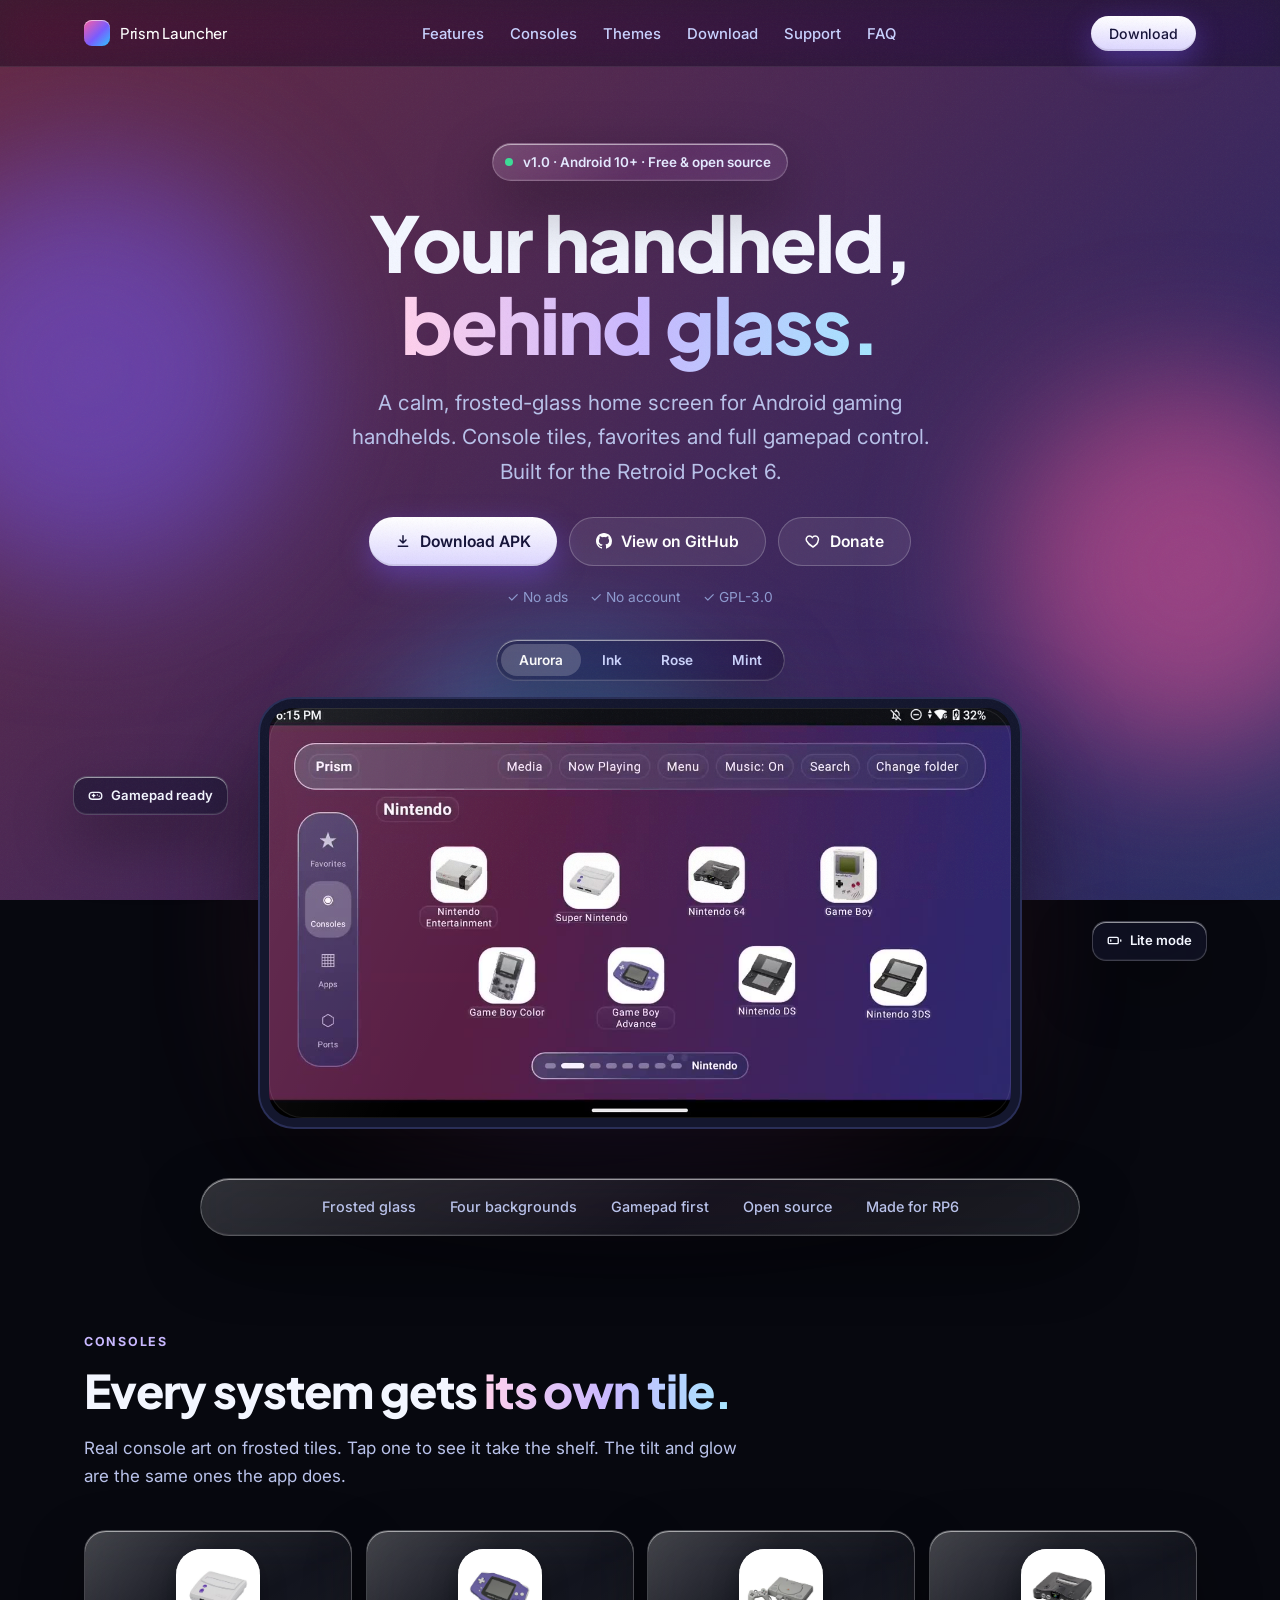
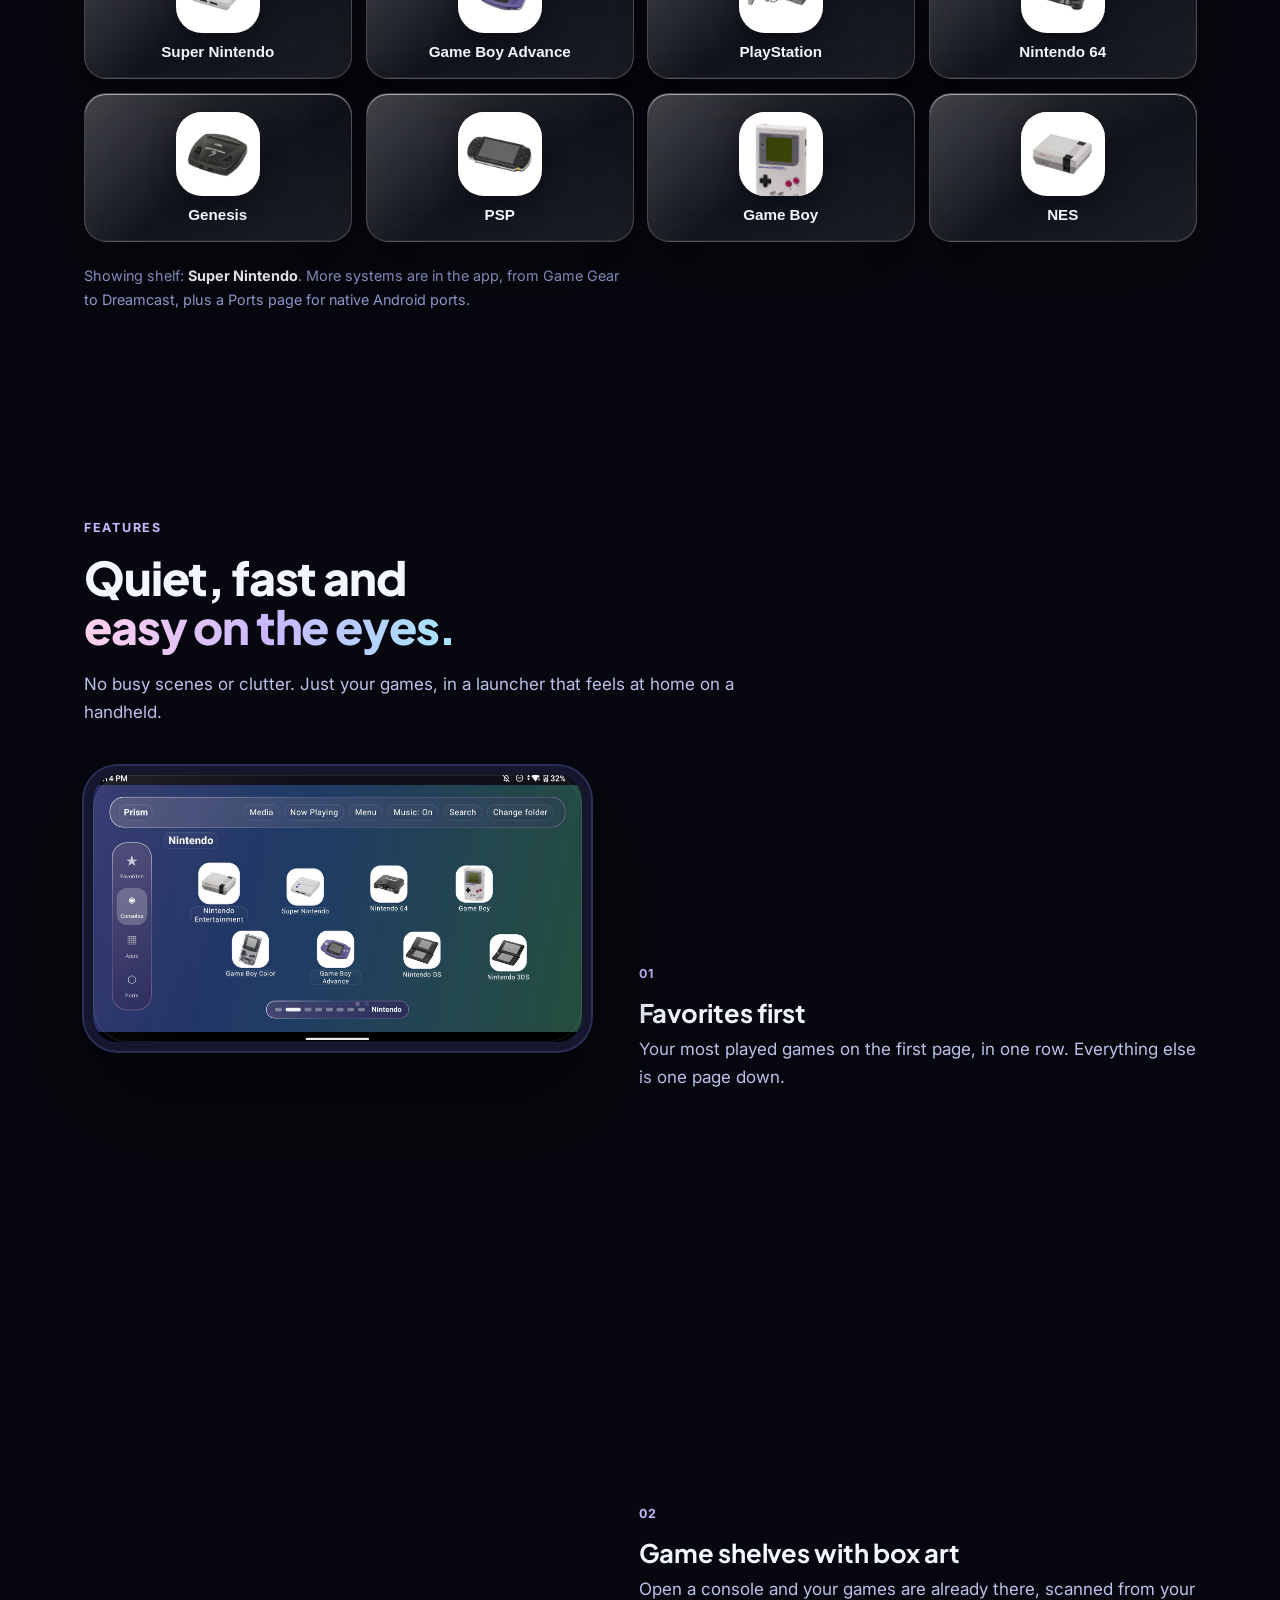
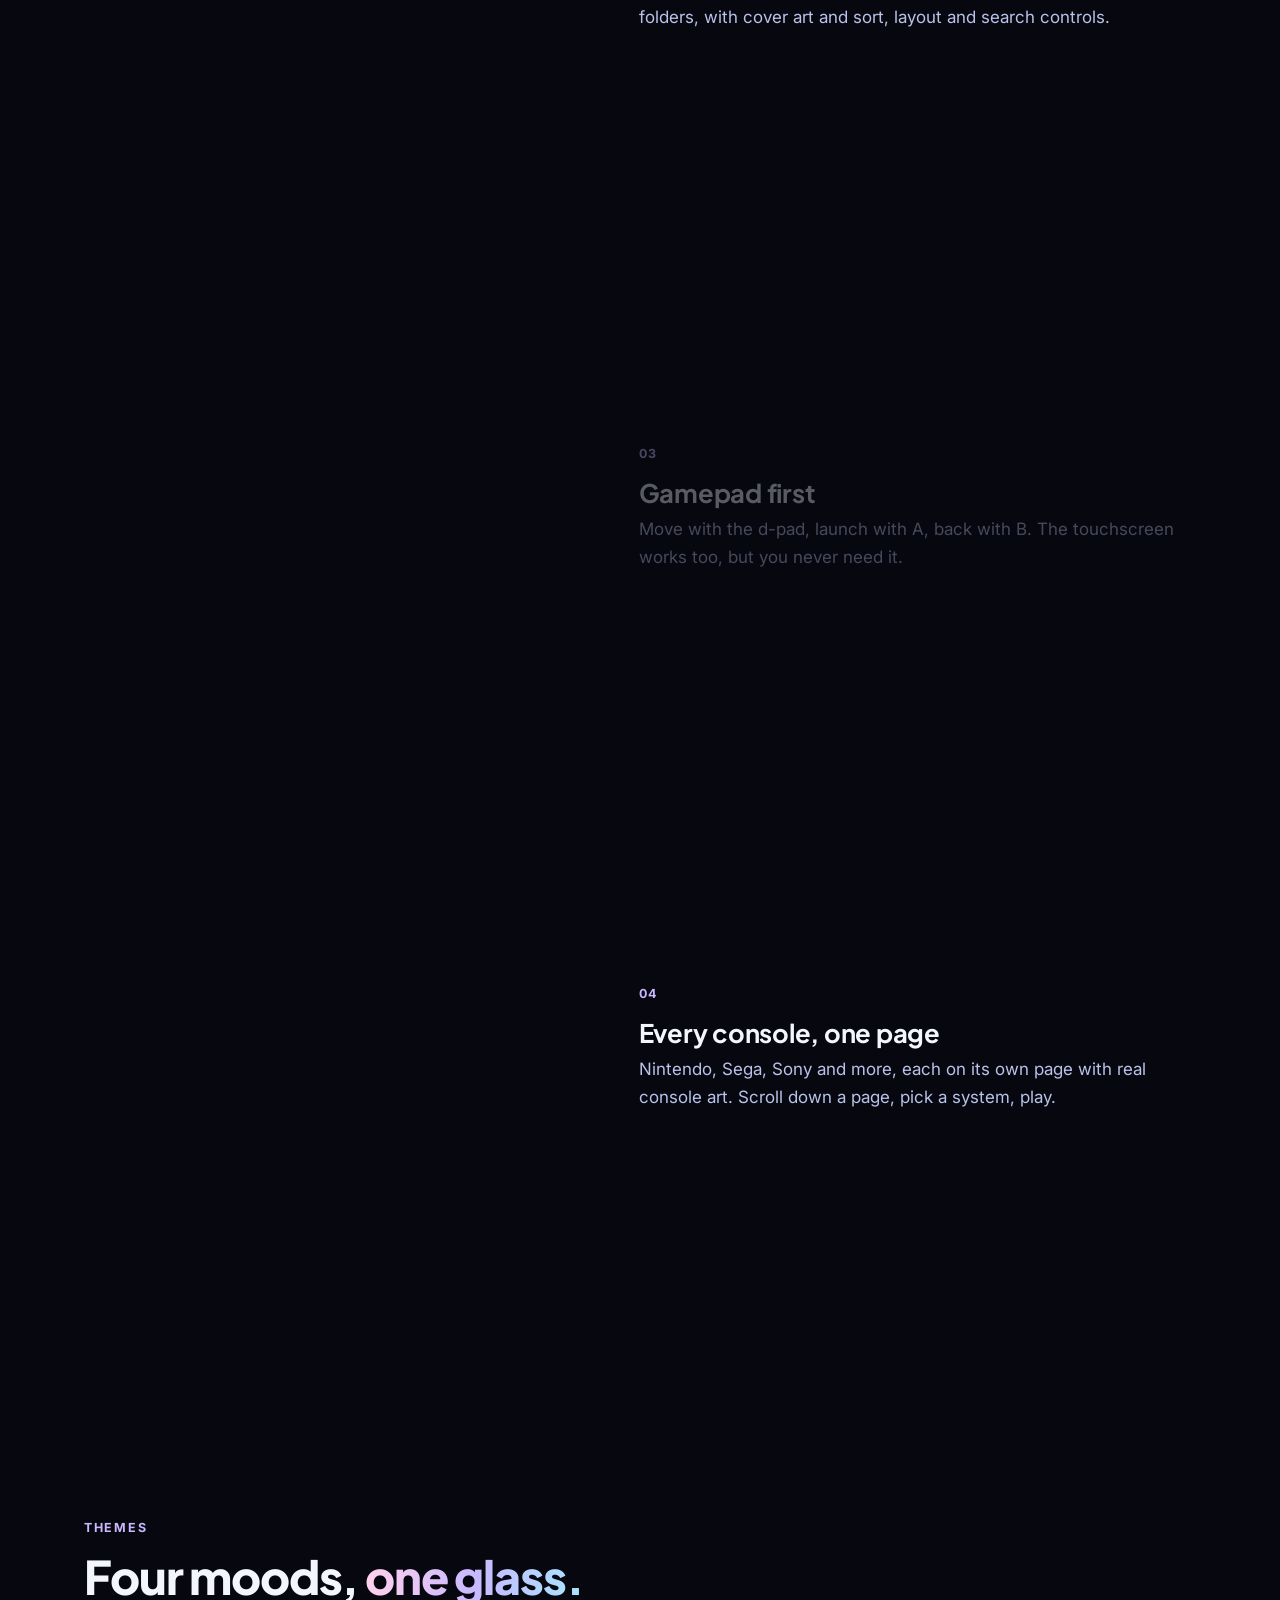
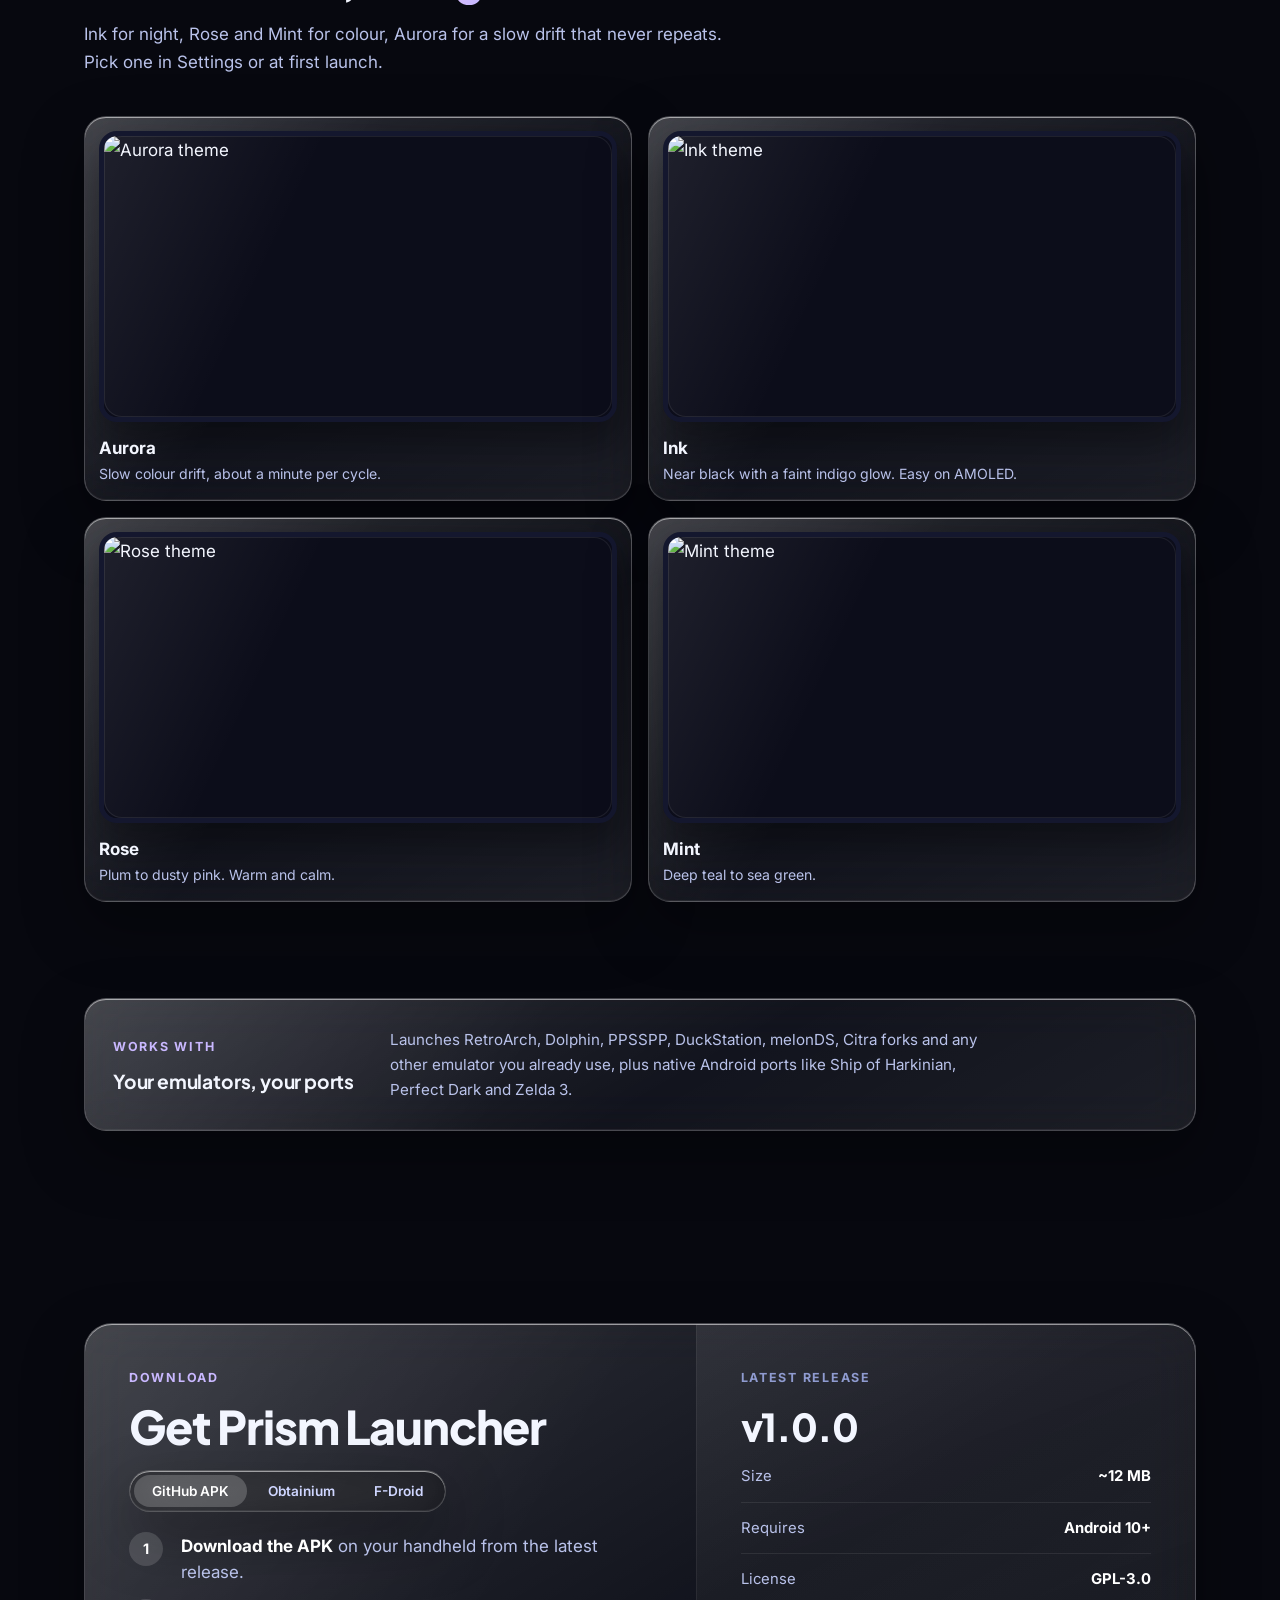
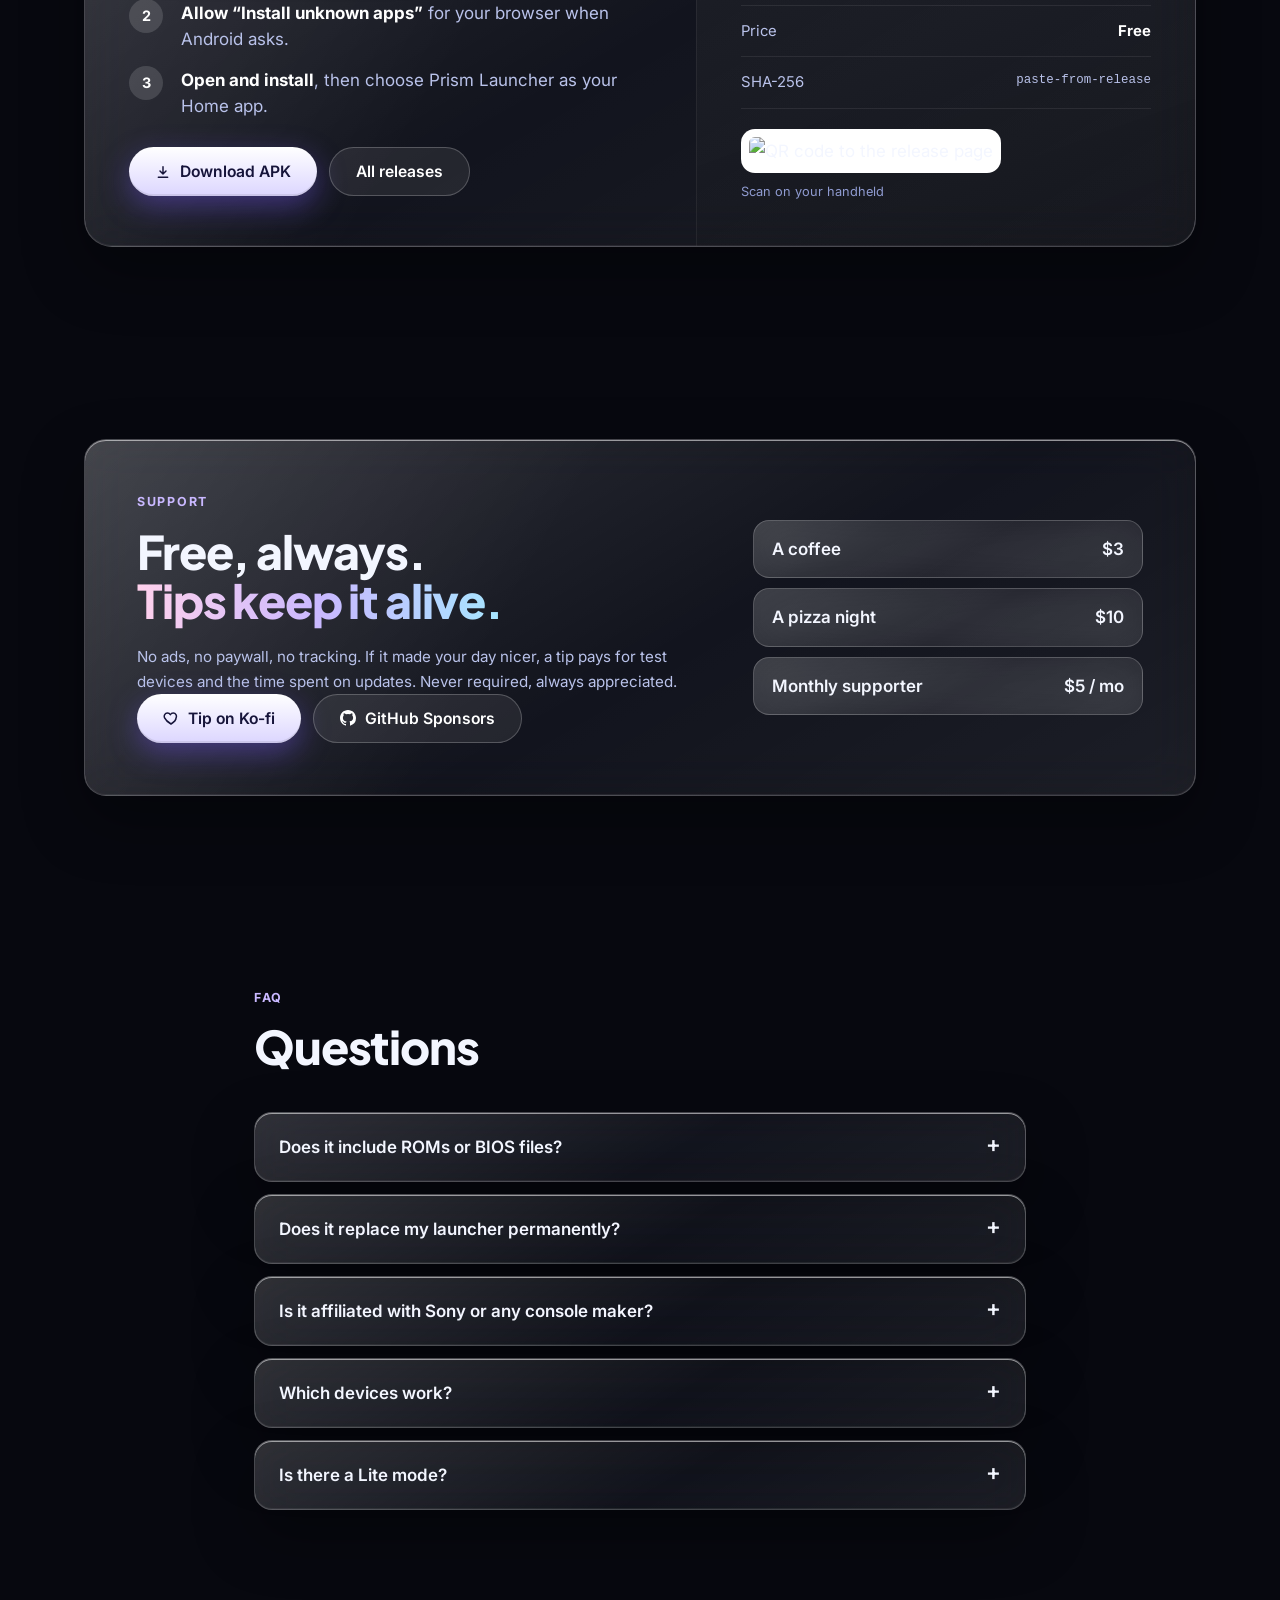
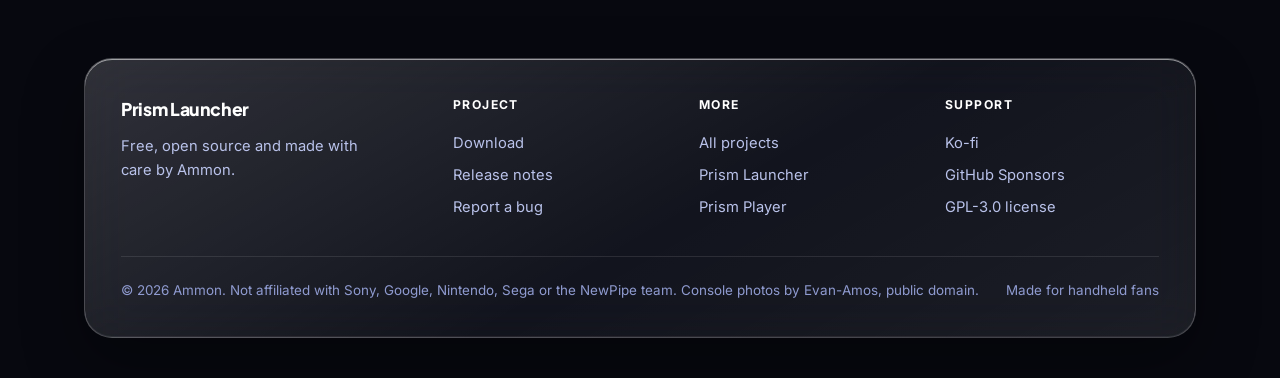
==== docs/launcher.html @ 7fc393b0 "Add website (GitHub Pages in docs/), README and FUNDING.yml Co-Authored-By: Claude Fable 5.1 <norepl" ====
<!doctype html><html lang="en"><head><meta charset="utf-8"><meta name="viewport" content="width=device-width,initial-scale=1"><title>Prism Launcher</title><meta name="description" content="A frosted-glass home screen for Android gaming handhelds. Free and open source."><meta property="og:title" content="Prism Launcher"><meta property="og:description" content="A frosted-glass home screen for Android gaming handhelds. Free and open source."><meta property="og:image" content="media/og.png"><meta name="theme-color" content="#0b0b17"><link rel="icon" href="media/favicon.svg"><link rel="preconnect" href="https://fonts.googleapis.com"><link rel="preconnect" href="https://fonts.gstatic.com" crossorigin><link href="https://fonts.googleapis.com/css2?family=Inter:wght@400;500;600;700&family=Plus+Jakarta+Sans:wght@700;800&display=swap" rel="stylesheet"><link rel="stylesheet" href="base.css"><link rel="stylesheet" href="frames.css"></head><body class="grain launcher" id="top"><div class="bgfx aurora" id="page"></div><div class="orb o1"></div><div class="orb o2"></div><div class="orb o3"></div><header class="nav"><div class="wrap in"><a class="brand" href="#top"><span class="mk"></span>Prism Launcher</a><ul><li><a href="#features">Features</a></li><li><a href="#consoles">Consoles</a></li><li><a href="#themes">Themes</a></li><li><a href="#download">Download</a></li><li><a href="#support">Support</a></li><li><a href="#faq">FAQ</a></li></ul><a class="btn sm acc" href="#download">Download</a></div></header><main><section class="hero wrap"><span class="eyebrow"><i></i>v1.0 &middot; Android 10+ &middot; Free &amp; open source</span>
<h1>Your handheld, <em>behind glass.</em></h1><p class="lead">A calm, frosted-glass home screen for Android gaming handhelds. Console tiles, favorites and full gamepad control. Built for the Retroid Pocket 6.</p>
<div class="cta"><a class="btn acc" href="#download"><svg width="16" height="16" viewBox="0 0 24 24" fill="none" stroke="currentColor" stroke-width="2.2" stroke-linecap="round" stroke-linejoin="round" aria-hidden="true"><path d="M12 4v11m0 0l-4.5-4.5M12 15l4.5-4.5M5 20h14"/></svg> Download APK</a><a class="btn ghost" href="https://github.com/Tattoo-Designer/prism-launcher"><svg width="16" height="16" viewBox="0 0 16 16" fill="currentColor" aria-hidden="true"><path d="M8 0C3.58 0 0 3.58 0 8c0 3.54 2.29 6.53 5.47 7.59.4.07.55-.17.55-.38v-1.33c-2.23.48-2.7-1.07-2.7-1.07-.36-.92-.89-1.17-.89-1.17-.73-.5.05-.49.05-.49.8.06 1.23.83 1.23.83.72 1.22 1.88.87 2.34.66.07-.52.28-.87.5-1.07-1.78-.2-3.64-.89-3.64-3.95 0-.87.31-1.59.82-2.15-.08-.2-.36-1.02.08-2.12 0 0 .67-.21 2.2.82a7.6 7.6 0 014 0c1.53-1.04 2.2-.82 2.2-.82.44 1.1.16 1.92.08 2.12.51.56.82 1.28.82 2.15 0 3.07-1.87 3.75-3.65 3.95.29.25.54.73.54 1.48v2.19c0 .21.15.46.55.38A8 8 0 0016 8c0-4.42-3.58-8-8-8z"/></svg> View on GitHub</a><a class="btn ghost" href="#support"><svg width="16" height="16" viewBox="0 0 24 24" fill="none" stroke="currentColor" stroke-width="2.2" stroke-linecap="round" stroke-linejoin="round" aria-hidden="true"><path d="M12 21s-7.5-4.6-9.6-9.2C.8 8.2 3 4.5 6.6 4.5c2 0 3.6 1.1 4.4 2.6.8-1.5 2.4-2.6 4.4-2.6 3.6 0 5.8 3.7 4.2 7.3C19.5 16.4 12 21 12 21z"/></svg> Donate</a></div>
<div class="meta"><span>&#10003; No ads</span><span>&#10003; No account</span><span>&#10003; GPL-3.0</span></div>
<div class="pick" style="margin-top:30px" role="group" aria-label="Preview background"><button data-t="aurora" aria-pressed="true">Aurora</button><button data-t="ink" aria-pressed="false">Ink</button><button data-t="rose" aria-pressed="false">Rose</button><button data-t="mint" aria-pressed="false">Mint</button></div>
<div class="stage" style="margin-top:18px"><div class="chip" style="left:-1%;top:18%"><svg width="16" height="16" viewBox="0 0 24 24" fill="none" stroke="currentColor" stroke-width="2.2" stroke-linecap="round" stroke-linejoin="round" aria-hidden="true"><rect x="2" y="7" width="20" height="11" rx="5"/><path d="M7 12h4M9 10v4M15 11h.01M18 13h.01"/></svg> Gamepad ready</div><div class="chip" style="right:-1%;top:52%;animation-delay:-3s"><svg width="16" height="16" viewBox="0 0 24 24" fill="none" stroke="currentColor" stroke-width="2.2" stroke-linecap="round" stroke-linejoin="round" aria-hidden="true"><rect x="2" y="7" width="16" height="10" rx="2"/><path d="M22 11v2M6 11v2"/></svg> Lite mode</div>
<div class="frame-handheld tilt"><div class="screen "><video src="media/launcher-clip.mp4" poster="media/launcher-poster.jpg" autoplay muted loop playsinline></video><img src="media/launcher-poster.jpg" alt="" style="display:none"><div class="mock"><div class="mbg aurora"></div><div class="st"><span>9:41</span><span>&#9646;&#9646;&#9646; 82%</span></div><div class="mglass top"><span>Prism</span><span style="letter-spacing:.3em;font-weight:400">&#8981; &#9654; &#8942;</span></div><div class="mglass dk"><span>&#9733;</span><span>&#9638;</span><span>&#9703;</span><span>&#9881;</span></div><div class="grid"><div class="tile"><div class="mglass ic" style="position:relative;background:#fff"><img src="media/consoles/snes.jpg" alt=""></div>Super Nintendo</div><div class="tile"><div class="mglass ic" style="position:relative;background:#fff"><img src="media/consoles/gba.jpg" alt=""></div>Game Boy Advance</div><div class="tile"><div class="mglass ic" style="position:relative;background:#fff"><img src="media/consoles/psx.jpg" alt=""></div>PlayStation</div><div class="tile"><div class="mglass ic" style="position:relative;background:#fff"><img src="media/consoles/n64.jpg" alt=""></div>Nintendo 64</div><div class="tile"><div class="mglass ic" style="position:relative;background:#fff"><img src="media/consoles/genesis.jpg" alt=""></div>Genesis</div><div class="tile"><div class="mglass ic" style="position:relative;background:#fff"><img src="media/consoles/psp.jpg" alt=""></div>PSP</div><div class="tile"><div class="mglass ic" style="position:relative;background:#fff"><img src="media/consoles/gb.jpg" alt=""></div>Game Boy</div><div class="tile"><div class="mglass ic" style="position:relative;background:#fff"><img src="media/consoles/nes.jpg" alt=""></div>NES</div></div><div class="mglass seg"><span class="on">Favorites</span><span>Consoles</span><span>Apps</span><span>Ports</span></div></div></div></div></div></section>
<div class="wrap"><div class="strip glass"><span>Frosted glass</span><span>Four backgrounds</span><span>Gamepad first</span><span>Open source</span><span>Made for RP6</span></div></div>
<section id="consoles" class="rv"><div class="wrap"><div class="sec-head"><span class="kick">Consoles</span><h2>Every system gets <em>its own tile.</em></h2><p>Real console art on frosted tiles. Tap one to see it take the shelf. The tilt and glow are the same ones the app does.</p></div>
<div class="bento" style="grid-template-columns:repeat(8,1fr);gap:14px"><button class="card tilt on" data-console="Super Nintendo" style="grid-column:span 2;padding:18px;min-height:0;align-items:center;text-align:center;gap:10px;cursor:pointer;color:inherit"><span style="width:84px;height:84px;border-radius:26px;background:#fff;display:grid;place-items:center;overflow:hidden;box-shadow:inset 0 1px 0 #fff,0 10px 24px rgba(0,0,0,.35)"><img src="media/consoles/snes.jpg" alt="" style="width:80%;height:80%;object-fit:contain"></span><b style="font-size:.95rem">Super Nintendo</b></button><button class="card tilt" data-console="Game Boy Advance" style="grid-column:span 2;padding:18px;min-height:0;align-items:center;text-align:center;gap:10px;cursor:pointer;color:inherit"><span style="width:84px;height:84px;border-radius:26px;background:#fff;display:grid;place-items:center;overflow:hidden;box-shadow:inset 0 1px 0 #fff,0 10px 24px rgba(0,0,0,.35)"><img src="media/consoles/gba.jpg" alt="" style="width:80%;height:80%;object-fit:contain"></span><b style="font-size:.95rem">Game Boy Advance</b></button><button class="card tilt" data-console="PlayStation" style="grid-column:span 2;padding:18px;min-height:0;align-items:center;text-align:center;gap:10px;cursor:pointer;color:inherit"><span style="width:84px;height:84px;border-radius:26px;background:#fff;display:grid;place-items:center;overflow:hidden;box-shadow:inset 0 1px 0 #fff,0 10px 24px rgba(0,0,0,.35)"><img src="media/consoles/psx.jpg" alt="" style="width:80%;height:80%;object-fit:contain"></span><b style="font-size:.95rem">PlayStation</b></button><button class="card tilt" data-console="Nintendo 64" style="grid-column:span 2;padding:18px;min-height:0;align-items:center;text-align:center;gap:10px;cursor:pointer;color:inherit"><span style="width:84px;height:84px;border-radius:26px;background:#fff;display:grid;place-items:center;overflow:hidden;box-shadow:inset 0 1px 0 #fff,0 10px 24px rgba(0,0,0,.35)"><img src="media/consoles/n64.jpg" alt="" style="width:80%;height:80%;object-fit:contain"></span><b style="font-size:.95rem">Nintendo 64</b></button><button class="card tilt" data-console="Genesis" style="grid-column:span 2;padding:18px;min-height:0;align-items:center;text-align:center;gap:10px;cursor:pointer;color:inherit"><span style="width:84px;height:84px;border-radius:26px;background:#fff;display:grid;place-items:center;overflow:hidden;box-shadow:inset 0 1px 0 #fff,0 10px 24px rgba(0,0,0,.35)"><img src="media/consoles/genesis.jpg" alt="" style="width:80%;height:80%;object-fit:contain"></span><b style="font-size:.95rem">Genesis</b></button><button class="card tilt" data-console="PSP" style="grid-column:span 2;padding:18px;min-height:0;align-items:center;text-align:center;gap:10px;cursor:pointer;color:inherit"><span style="width:84px;height:84px;border-radius:26px;background:#fff;display:grid;place-items:center;overflow:hidden;box-shadow:inset 0 1px 0 #fff,0 10px 24px rgba(0,0,0,.35)"><img src="media/consoles/psp.jpg" alt="" style="width:80%;height:80%;object-fit:contain"></span><b style="font-size:.95rem">PSP</b></button><button class="card tilt" data-console="Game Boy" style="grid-column:span 2;padding:18px;min-height:0;align-items:center;text-align:center;gap:10px;cursor:pointer;color:inherit"><span style="width:84px;height:84px;border-radius:26px;background:#fff;display:grid;place-items:center;overflow:hidden;box-shadow:inset 0 1px 0 #fff,0 10px 24px rgba(0,0,0,.35)"><img src="media/consoles/gb.jpg" alt="" style="width:80%;height:80%;object-fit:contain"></span><b style="font-size:.95rem">Game Boy</b></button><button class="card tilt" data-console="NES" style="grid-column:span 2;padding:18px;min-height:0;align-items:center;text-align:center;gap:10px;cursor:pointer;color:inherit"><span style="width:84px;height:84px;border-radius:26px;background:#fff;display:grid;place-items:center;overflow:hidden;box-shadow:inset 0 1px 0 #fff,0 10px 24px rgba(0,0,0,.35)"><img src="media/consoles/nes.jpg" alt="" style="width:80%;height:80%;object-fit:contain"></span><b style="font-size:.95rem">NES</b></button></div>
<p style="margin-top:22px;font-size:.9rem;color:var(--dim)">Showing shelf: <b id="shelf-name" style="color:#fff">Super Nintendo</b>. More systems are in the app, from Game Gear to Dreamcast, plus a Ports page for native Android ports.</p></div></section>
<section id="features" class="rv"><div class="wrap"><div class="sec-head"><span class="kick">Features</span><h2>Quiet, fast and <em>easy on the eyes.</em></h2><p>No busy scenes or clutter. Just your games, in a launcher that feels at home on a handheld.</p></div>
<div class="stories"><div class="sticky"><div class="frame-handheld tilt" style="width:100%"><div class="screen sw">
<div data-k="fav" class="on"><img src="media/launcher-01-home.jpg" alt="Favorites page" loading="lazy" ></div><div data-k="shelf"><img src="media/launcher-04-shelf.jpg" alt="A console shelf" loading="lazy" ></div><div data-k="pad"><img src="media/launcher-03-focus.jpg" alt="Gamepad focus on a tile" loading="lazy" ></div><div data-k="consoles"><img src="media/launcher-02-consoles.jpg" alt="Nintendo consoles page" loading="lazy" ></div>
<div class="mock"><div class="mbg ink"></div><div class="st"><span>9:41</span><span>&#9646;&#9646;&#9646; 82%</span></div><div class="mglass top"><span>Prism</span><span style="letter-spacing:.3em;font-weight:400">&#8981; &#9654; &#8942;</span></div><div class="mglass dk"><span>&#9733;</span><span>&#9638;</span><span>&#9703;</span><span>&#9881;</span></div><div class="grid"><div class="tile"><div class="mglass ic" style="position:relative;background:#fff"><img src="media/consoles/snes.jpg" alt=""></div>Super Nintendo</div><div class="tile"><div class="mglass ic" style="position:relative;background:#fff"><img src="media/consoles/gba.jpg" alt=""></div>Game Boy Advance</div><div class="tile"><div class="mglass ic" style="position:relative;background:#fff"><img src="media/consoles/psx.jpg" alt=""></div>PlayStation</div><div class="tile"><div class="mglass ic" style="position:relative;background:#fff"><img src="media/consoles/n64.jpg" alt=""></div>Nintendo 64</div><div class="tile"><div class="mglass ic" style="position:relative;background:#fff"><img src="media/consoles/genesis.jpg" alt=""></div>Genesis</div><div class="tile"><div class="mglass ic" style="position:relative;background:#fff"><img src="media/consoles/psp.jpg" alt=""></div>PSP</div><div class="tile"><div class="mglass ic" style="position:relative;background:#fff"><img src="media/consoles/gb.jpg" alt=""></div>Game Boy</div><div class="tile"><div class="mglass ic" style="position:relative;background:#fff"><img src="media/consoles/nes.jpg" alt=""></div>NES</div></div><div class="mglass seg"><span class="on">Favorites</span><span>Consoles</span><span>Apps</span><span>Ports</span></div></div></div></div></div>
<div>
<div class="story on" data-screen="fav"><span class="kick">01</span><h3>Favorites first</h3><p>Your most played games on the first page, in one row. Everything else is one page down.</p></div>
<div class="story" data-screen="shelf"><span class="kick">02</span><h3>Game shelves with box art</h3><p>Open a console and your games are already there, scanned from your folders, with cover art and sort, layout and search controls.</p></div>
<div class="story" data-screen="pad"><span class="kick">03</span><h3>Gamepad first</h3><p>Move with the d-pad, launch with A, back with B. The touchscreen works too, but you never need it.</p></div>
<div class="story" data-screen="consoles"><span class="kick">04</span><h3>Every console, one page</h3><p>Nintendo, Sega, Sony and more, each on its own page with real console art. Scroll down a page, pick a system, play.</p></div>
</div></div></div></section>
<section id="themes" class="rv"><div class="wrap"><div class="sec-head"><span class="kick">Themes</span><h2>Four moods, <em>one glass.</em></h2><p>Ink for night, Rose and Mint for colour, Aurora for a slow drift that never repeats. Pick one in Settings or at first launch.</p></div>
<div class="bento"><div class="card tilt" style="padding:14px;min-height:0;grid-column:span 3"><div class="frame-handheld" style="width:100%;border-width:5px;border-radius:18px;box-shadow:0 20px 40px rgba(0,0,0,.4)"><div class="screen "><img src="media/launcher-theme-aurora.png" alt="Aurora theme" loading="lazy" ><div class="mock"><div class="mbg aurora"></div><div class="st"><span>9:41</span><span>&#9646;&#9646;&#9646; 82%</span></div><div class="mglass top"><span>Prism</span><span style="letter-spacing:.3em;font-weight:400">&#8981; &#9654; &#8942;</span></div><div class="mglass dk"><span>&#9733;</span><span>&#9638;</span><span>&#9703;</span><span>&#9881;</span></div><div class="grid"><div class="tile"><div class="mglass ic" style="position:relative;background:#fff"><img src="media/consoles/snes.jpg" alt=""></div>Super Nintendo</div><div class="tile"><div class="mglass ic" style="position:relative;background:#fff"><img src="media/consoles/gba.jpg" alt=""></div>Game Boy Advance</div><div class="tile"><div class="mglass ic" style="position:relative;background:#fff"><img src="media/consoles/psx.jpg" alt=""></div>PlayStation</div><div class="tile"><div class="mglass ic" style="position:relative;background:#fff"><img src="media/consoles/n64.jpg" alt=""></div>Nintendo 64</div><div class="tile"><div class="mglass ic" style="position:relative;background:#fff"><img src="media/consoles/genesis.jpg" alt=""></div>Genesis</div><div class="tile"><div class="mglass ic" style="position:relative;background:#fff"><img src="media/consoles/psp.jpg" alt=""></div>PSP</div><div class="tile"><div class="mglass ic" style="position:relative;background:#fff"><img src="media/consoles/gb.jpg" alt=""></div>Game Boy</div><div class="tile"><div class="mglass ic" style="position:relative;background:#fff"><img src="media/consoles/nes.jpg" alt=""></div>NES</div></div><div class="mglass seg"><span class="on">Favorites</span><span>Consoles</span><span>Apps</span><span>Ports</span></div></div></div></div><b style="display:block;margin-top:12px">Aurora</b><p style="font-size:.88rem">Slow colour drift, about a minute per cycle.</p></div><div class="card tilt" style="padding:14px;min-height:0;grid-column:span 3"><div class="frame-handheld" style="width:100%;border-width:5px;border-radius:18px;box-shadow:0 20px 40px rgba(0,0,0,.4)"><div class="screen "><img src="media/launcher-theme-ink.png" alt="Ink theme" loading="lazy" ><div class="mock"><div class="mbg ink"></div><div class="st"><span>9:41</span><span>&#9646;&#9646;&#9646; 82%</span></div><div class="mglass top"><span>Prism</span><span style="letter-spacing:.3em;font-weight:400">&#8981; &#9654; &#8942;</span></div><div class="mglass dk"><span>&#9733;</span><span>&#9638;</span><span>&#9703;</span><span>&#9881;</span></div><div class="grid"><div class="tile"><div class="mglass ic" style="position:relative;background:#fff"><img src="media/consoles/snes.jpg" alt=""></div>Super Nintendo</div><div class="tile"><div class="mglass ic" style="position:relative;background:#fff"><img src="media/consoles/gba.jpg" alt=""></div>Game Boy Advance</div><div class="tile"><div class="mglass ic" style="position:relative;background:#fff"><img src="media/consoles/psx.jpg" alt=""></div>PlayStation</div><div class="tile"><div class="mglass ic" style="position:relative;background:#fff"><img src="media/consoles/n64.jpg" alt=""></div>Nintendo 64</div><div class="tile"><div class="mglass ic" style="position:relative;background:#fff"><img src="media/consoles/genesis.jpg" alt=""></div>Genesis</div><div class="tile"><div class="mglass ic" style="position:relative;background:#fff"><img src="media/consoles/psp.jpg" alt=""></div>PSP</div><div class="tile"><div class="mglass ic" style="position:relative;background:#fff"><img src="media/consoles/gb.jpg" alt=""></div>Game Boy</div><div class="tile"><div class="mglass ic" style="position:relative;background:#fff"><img src="media/consoles/nes.jpg" alt=""></div>NES</div></div><div class="mglass seg"><span class="on">Favorites</span><span>Consoles</span><span>Apps</span><span>Ports</span></div></div></div></div><b style="display:block;margin-top:12px">Ink</b><p style="font-size:.88rem">Near black with a faint indigo glow. Easy on AMOLED.</p></div><div class="card tilt" style="padding:14px;min-height:0;grid-column:span 3"><div class="frame-handheld" style="width:100%;border-width:5px;border-radius:18px;box-shadow:0 20px 40px rgba(0,0,0,.4)"><div class="screen "><img src="media/launcher-theme-rose.png" alt="Rose theme" loading="lazy" ><div class="mock"><div class="mbg rose"></div><div class="st"><span>9:41</span><span>&#9646;&#9646;&#9646; 82%</span></div><div class="mglass top"><span>Prism</span><span style="letter-spacing:.3em;font-weight:400">&#8981; &#9654; &#8942;</span></div><div class="mglass dk"><span>&#9733;</span><span>&#9638;</span><span>&#9703;</span><span>&#9881;</span></div><div class="grid"><div class="tile"><div class="mglass ic" style="position:relative;background:#fff"><img src="media/consoles/snes.jpg" alt=""></div>Super Nintendo</div><div class="tile"><div class="mglass ic" style="position:relative;background:#fff"><img src="media/consoles/gba.jpg" alt=""></div>Game Boy Advance</div><div class="tile"><div class="mglass ic" style="position:relative;background:#fff"><img src="media/consoles/psx.jpg" alt=""></div>PlayStation</div><div class="tile"><div class="mglass ic" style="position:relative;background:#fff"><img src="media/consoles/n64.jpg" alt=""></div>Nintendo 64</div><div class="tile"><div class="mglass ic" style="position:relative;background:#fff"><img src="media/consoles/genesis.jpg" alt=""></div>Genesis</div><div class="tile"><div class="mglass ic" style="position:relative;background:#fff"><img src="media/consoles/psp.jpg" alt=""></div>PSP</div><div class="tile"><div class="mglass ic" style="position:relative;background:#fff"><img src="media/consoles/gb.jpg" alt=""></div>Game Boy</div><div class="tile"><div class="mglass ic" style="position:relative;background:#fff"><img src="media/consoles/nes.jpg" alt=""></div>NES</div></div><div class="mglass seg"><span class="on">Favorites</span><span>Consoles</span><span>Apps</span><span>Ports</span></div></div></div></div><b style="display:block;margin-top:12px">Rose</b><p style="font-size:.88rem">Plum to dusty pink. Warm and calm.</p></div><div class="card tilt" style="padding:14px;min-height:0;grid-column:span 3"><div class="frame-handheld" style="width:100%;border-width:5px;border-radius:18px;box-shadow:0 20px 40px rgba(0,0,0,.4)"><div class="screen "><img src="media/launcher-theme-mint.png" alt="Mint theme" loading="lazy" ><div class="mock"><div class="mbg mint"></div><div class="st"><span>9:41</span><span>&#9646;&#9646;&#9646; 82%</span></div><div class="mglass top"><span>Prism</span><span style="letter-spacing:.3em;font-weight:400">&#8981; &#9654; &#8942;</span></div><div class="mglass dk"><span>&#9733;</span><span>&#9638;</span><span>&#9703;</span><span>&#9881;</span></div><div class="grid"><div class="tile"><div class="mglass ic" style="position:relative;background:#fff"><img src="media/consoles/snes.jpg" alt=""></div>Super Nintendo</div><div class="tile"><div class="mglass ic" style="position:relative;background:#fff"><img src="media/consoles/gba.jpg" alt=""></div>Game Boy Advance</div><div class="tile"><div class="mglass ic" style="position:relative;background:#fff"><img src="media/consoles/psx.jpg" alt=""></div>PlayStation</div><div class="tile"><div class="mglass ic" style="position:relative;background:#fff"><img src="media/consoles/n64.jpg" alt=""></div>Nintendo 64</div><div class="tile"><div class="mglass ic" style="position:relative;background:#fff"><img src="media/consoles/genesis.jpg" alt=""></div>Genesis</div><div class="tile"><div class="mglass ic" style="position:relative;background:#fff"><img src="media/consoles/psp.jpg" alt=""></div>PSP</div><div class="tile"><div class="mglass ic" style="position:relative;background:#fff"><img src="media/consoles/gb.jpg" alt=""></div>Game Boy</div><div class="tile"><div class="mglass ic" style="position:relative;background:#fff"><img src="media/consoles/nes.jpg" alt=""></div>NES</div></div><div class="mglass seg"><span class="on">Favorites</span><span>Consoles</span><span>Apps</span><span>Ports</span></div></div></div></div><b style="display:block;margin-top:12px">Mint</b><p style="font-size:.88rem">Deep teal to sea green.</p></div></div></div></section>
<section class="rv" style="padding-top:0"><div class="wrap"><div class="card" style="display:flex;gap:16px 36px;flex-wrap:wrap;align-items:center"><div><span class="kick">Works with</span><h3 style="margin:0">Your emulators, your ports</h3></div><p style="margin:0;font-size:.95rem">Launches RetroArch, Dolphin, PPSSPP, DuckStation, melonDS, Citra forks and any other emulator you already use, plus native Android ports like Ship of Harkinian, Perfect Dark and Zelda 3.</p></div></div></section>
<section id="download" class="rv"><div class="wrap"><div class="dl card">
<div><span class="kick">Download</span><h2>Get Prism Launcher</h2>
<div class="tabs" role="tablist"><button role="tab" aria-selected="true" data-p="p1">GitHub APK</button><button role="tab" aria-selected="false" data-p="p2">Obtainium</button><button role="tab" aria-selected="false" data-p="p3">F-Droid</button></div>
<div class="pane" id="p1"><ol class="steps"><li><b>Download the APK</b> on your handheld from the latest release.</li><li><b>Allow &ldquo;Install unknown apps&rdquo;</b> for your browser when Android asks.</li><li><b>Open and install</b>, then choose Prism Launcher as your Home app.</li></ol><div class="cta"><a class="btn acc" href="https://github.com/Tattoo-Designer/prism-launcher/releases/latest"><svg width="16" height="16" viewBox="0 0 24 24" fill="none" stroke="currentColor" stroke-width="2.2" stroke-linecap="round" stroke-linejoin="round" aria-hidden="true"><path d="M12 4v11m0 0l-4.5-4.5M12 15l4.5-4.5M5 20h14"/></svg> Download APK</a><a class="btn ghost" href="https://github.com/Tattoo-Designer/prism-launcher/releases">All releases</a></div></div>
<div class="pane" id="p2" hidden><p>Obtainium installs straight from GitHub and updates the app for you. Install it once, then tap below on your device.</p><div class="cta" style="margin-top:0"><a class="btn acc" href="obtainium://add/https://github.com/Tattoo-Designer/prism-launcher">Add to Obtainium</a><a class="btn ghost" href="https://github.com/ImranR98/Obtainium/releases">Get Obtainium</a></div></div>
<div class="pane" id="p3" hidden><p>An F-Droid listing is planned. Until then, use the GitHub APK or Obtainium.</p></div></div>
<div class="relcol"><span class="kick" style="color:var(--dim)">Latest release</span><div style="font:800 2.4rem 'Plus Jakarta Sans',sans-serif;letter-spacing:-.03em">v1.0.0</div>
<div class="rel"><div><span>Size</span><b>~12 MB</b></div><div><span>Requires</span><b>Android 10+</b></div><div><span>License</span><b>GPL-3.0</b></div><div><span>Price</span><b>Free</b></div><div><span>SHA-256</span><code>paste-from-release</code></div></div>
<img class="qr" alt="QR code to the release page" src="https://api.qrserver.com/v1/create-qr-code/?size=240x240&margin=0&data=https%3A%2F%2Fgithub.com%2FTattoo-Designer%2Fprism-launcher%2Freleases%2Flatest"><p style="font-size:.8rem;margin-top:8px;color:var(--dim)">Scan on your handheld</p></div></div></div></section>
<section id="support" class="rv"><div class="wrap"><div class="don card"><div><span class="kick">Support</span><h2>Free, always. <em>Tips keep it alive.</em></h2><p>No ads, no paywall, no tracking. If it made your day nicer, a tip pays for test devices and the time spent on updates. Never required, always appreciated.</p>
<div class="row"><a class="btn acc" href="https://ko-fi.com/prismapps"><svg width="16" height="16" viewBox="0 0 24 24" fill="none" stroke="currentColor" stroke-width="2.2" stroke-linecap="round" stroke-linejoin="round" aria-hidden="true"><path d="M12 21s-7.5-4.6-9.6-9.2C.8 8.2 3 4.5 6.6 4.5c2 0 3.6 1.1 4.4 2.6.8-1.5 2.4-2.6 4.4-2.6 3.6 0 5.8 3.7 4.2 7.3C19.5 16.4 12 21 12 21z"/></svg> Tip on Ko-fi</a><a class="btn ghost" href="https://github.com/sponsors/Tattoo-Designer"><svg width="16" height="16" viewBox="0 0 16 16" fill="currentColor" aria-hidden="true"><path d="M8 0C3.58 0 0 3.58 0 8c0 3.54 2.29 6.53 5.47 7.59.4.07.55-.17.55-.38v-1.33c-2.23.48-2.7-1.07-2.7-1.07-.36-.92-.89-1.17-.89-1.17-.73-.5.05-.49.05-.49.8.06 1.23.83 1.23.83.72 1.22 1.88.87 2.34.66.07-.52.28-.87.5-1.07-1.78-.2-3.64-.89-3.64-3.95 0-.87.31-1.59.82-2.15-.08-.2-.36-1.02.08-2.12 0 0 .67-.21 2.2.82a7.6 7.6 0 014 0c1.53-1.04 2.2-.82 2.2-.82.44 1.1.16 1.92.08 2.12.51.56.82 1.28.82 2.15 0 3.07-1.87 3.75-3.65 3.95.29.25.54.73.54 1.48v2.19c0 .21.15.46.55.38A8 8 0 0016 8c0-4.42-3.58-8-8-8z"/></svg> GitHub Sponsors</a></div></div>
<div class="tiers"><a href="https://ko-fi.com/prismapps"><span>A coffee</span><span>$3</span></a><a href="https://ko-fi.com/prismapps"><span>A pizza night</span><span>$10</span></a><a href="https://ko-fi.com/prismapps"><span>Monthly supporter</span><span>$5 / mo</span></a></div></div></div></section>
<section id="faq" class="rv"><div class="wrap" style="max-width:820px"><div class="sec-head"><span class="kick">FAQ</span><h2>Questions</h2></div><details class="card-f"><summary>Does it include ROMs or BIOS files?</summary><p>No. You bring your own legally obtained games. Prism Launcher only launches the emulators you already have.</p></details><details class="card-f"><summary>Does it replace my launcher permanently?</summary><p>No. Android asks which Home app to use; pick Prism, or switch back any time in Settings &gt; Default apps.</p></details><details class="card-f"><summary>Is it affiliated with Sony or any console maker?</summary><p>No. The console photos are public-domain images by Evan-Amos, and the look is its own.</p></details><details class="card-f"><summary>Which devices work?</summary><p>Built and tested on the Retroid Pocket 6. Other Android 10+ handhelds should work. Tell me what you try.</p></details><details class="card-f"><summary>Is there a Lite mode?</summary><p>Yes. It turns off motion and tilt to save battery and keep frame rates steady.</p></details></div></section></main><footer><div class="wrap"><div class="panel"><div class="cols"><div><div class="brand" style="margin-bottom:10px">Prism Launcher</div><p style="max-width:30ch">Free, open source and made with care by Ammon.</p></div>
<div><h4>Project</h4><a href="#download">Download</a><a href="https://github.com/Tattoo-Designer/prism-launcher/releases">Release notes</a><a href="https://github.com/Tattoo-Designer/prism-launcher/issues">Report a bug</a></div>
<div><h4>More</h4><a href="index.html">All projects</a><a href="launcher.html">Prism Launcher</a><a href="player.html">Prism Player</a></div>
<div><h4>Support</h4><a href="https://ko-fi.com/prismapps">Ko-fi</a><a href="https://github.com/sponsors/Tattoo-Designer">GitHub Sponsors</a><a href="https://github.com/Tattoo-Designer/prism-launcher/blob/main/LICENSE">GPL-3.0 license</a></div></div>
<div class="fine"><span>&copy; 2026 Ammon. Not affiliated with Sony, Google, Nintendo, Sega or the NewPipe team. Console photos by Evan-Amos, public domain.</span><span>Made for handheld fans</span></div></div></div></footer>
<script src="motion.js" defer></script></body></html>
---- docs/base.css ----
/* Prism site — shared tokens, glass, layout */
:root{--r:22px;--ease:cubic-bezier(.2,.7,.2,1);--ink:#f3f6ff;--muted:#b9c2ea;--dim:#8f9bd0;
 --g1:#7a5cff;--g2:#ff5fa2;--g3:#2ec4ff;--bg:#07080f;
 --glass-bg:linear-gradient(150deg,rgba(255,255,255,.17),rgba(255,255,255,.05) 55%,rgba(255,255,255,.09));
 --glass-edge:rgba(255,255,255,.2);--glass-shadow:inset 0 1px 0 rgba(255,255,255,.55),inset 0 -1px 0 rgba(255,255,255,.07),0 24px 60px rgba(0,0,0,.35)}
*{box-sizing:border-box}html{scroll-behavior:smooth;-webkit-text-size-adjust:100%}
body{margin:0;font:400 17px/1.65 "Inter",system-ui,"Segoe UI",sans-serif;color:var(--ink);background:var(--bg);min-height:100vh;overflow-x:hidden;-webkit-font-smoothing:antialiased}
.wrap{max-width:1160px;margin:0 auto;padding-inline:24px}
h1,h2,h3{font-family:"Plus Jakarta Sans","Inter",sans-serif;line-height:1.06;margin:0;letter-spacing:-.025em;text-wrap:balance}
h1{font-size:clamp(2.5rem,6.4vw,4.8rem);font-weight:800}h2{font-size:clamp(1.9rem,4.2vw,2.9rem);font-weight:800;margin-bottom:.4em}h3{font-size:1.2rem;font-weight:700;letter-spacing:-.01em;margin-bottom:.35em}
h1 em,h2 em{font-style:normal;background:linear-gradient(90deg,#ffd1ec,#c9b8ff 50%,#a6e6ff);-webkit-background-clip:text;background-clip:text;color:transparent}
p{margin:0 0 1em;max-width:60ch;color:var(--muted)}p.lead{font-size:clamp(1.05rem,1.9vw,1.3rem)}
a{color:inherit}
.kick{font-size:.78rem;font-weight:700;letter-spacing:.14em;text-transform:uppercase;margin-bottom:14px;display:block;color:#c9b8ff}
.sec-head{max-width:680px;margin-bottom:40px}
section{padding-block:clamp(56px,8vw,96px);position:relative}
/* backgrounds */
.bgfx{position:fixed;inset:0;z-index:-2;background:radial-gradient(circle at 20% 15%,#2b2a5a,transparent 60%),#0c0d1a;transition:background .6s}
.bgfx.aurora{background:linear-gradient(135deg,#ff5fa2,#7a5cff,#2ec4ff,#2effb0,#ffd45f,#ff5fa2);background-size:400% 400%;animation:drift 60s ease-in-out infinite;filter:saturate(.9) brightness(.42)}
.bgfx.player{background:linear-gradient(135deg,#ff5fa2,#7a5cff,#2ec4ff,#2effb0,#ff5fa2);background-size:400% 400%;animation:drift 50s ease-in-out infinite;filter:brightness(.3) saturate(.9)}
.bgfx.hub{background:radial-gradient(circle at 15% 0,#2b2a5a,transparent 55%),radial-gradient(circle at 90% 30%,#4a1f4f,transparent 50%),#0b0c18}
@keyframes drift{50%{background-position:100% 50%}}
.orb{position:fixed;border-radius:50%;filter:blur(70px);opacity:.5;z-index:-1;pointer-events:none;animation:orb 26s ease-in-out infinite alternate}
.o1{width:420px;height:420px;left:-120px;top:18%;background:var(--g1)}.o2{width:380px;height:380px;right:-100px;top:42%;background:var(--g2);animation-duration:31s}.o3{width:360px;height:360px;left:30%;bottom:-120px;background:var(--g3);animation-duration:37s}
@keyframes orb{to{transform:translate3d(60px,-40px,0) scale(1.12)}}
.grain::after{content:"";position:fixed;inset:0;pointer-events:none;z-index:100;opacity:.05;background-image:url("data:image/svg+xml,%3Csvg xmlns='http://www.w3.org/2000/svg' width='160' height='160'%3E%3Cfilter id='n'%3E%3CfeTurbulence baseFrequency='.8' numOctaves='2'/%3E%3C/filter%3E%3Crect width='100%25' height='100%25' filter='url(%23n)'/%3E%3C/svg%3E")}
/* glass */
.glass,.card,.card-f,.chip,.tabs,.pick,.eyebrow,.panel{position:relative;background:var(--glass-bg);border:1px solid var(--glass-edge);box-shadow:var(--glass-shadow);backdrop-filter:blur(24px) saturate(1.5);-webkit-backdrop-filter:blur(24px) saturate(1.5)}
.card{padding:28px;border-radius:var(--r);transition:transform .3s var(--ease)}
.card::before{content:"";position:absolute;inset:0;border-radius:inherit;pointer-events:none;background:linear-gradient(120deg,rgba(255,255,255,.2),transparent 40%);opacity:.5}
.card>*{position:relative}
.panel{border-radius:28px}
/* nav */
header.nav{position:sticky;top:0;z-index:50;background:rgba(10,11,26,.45);border-bottom:1px solid rgba(255,255,255,.08);backdrop-filter:blur(18px) saturate(1.5);-webkit-backdrop-filter:blur(18px) saturate(1.5)}
header.nav .in{display:flex;align-items:center;justify-content:space-between;gap:16px;height:66px}
header.nav ul{display:flex;gap:26px;list-style:none;margin:0;padding:0}
header.nav a{text-decoration:none;font-size:.93rem;font-weight:500;color:#c9d2ff}header.nav a:hover{color:#fff}
.brand{display:flex;align-items:center;gap:10px;font-family:"Plus Jakarta Sans",sans-serif;font-weight:800;font-size:1.1rem;letter-spacing:-.02em;color:#fff!important}
.brand .mk{width:26px;height:26px;border-radius:8px;display:block;box-shadow:inset 0 1px 0 #fff9;background:linear-gradient(135deg,var(--g2),var(--g1) 55%,var(--g3))}
@media(max-width:820px){header.nav ul{display:none}}
/* buttons */
.btn{display:inline-flex;align-items:center;justify-content:center;gap:9px;padding:14px 26px;border-radius:99px;font:600 .98rem "Inter",sans-serif;text-decoration:none;transition:transform .25s var(--ease),box-shadow .25s,background .25s;border:0;cursor:pointer;white-space:nowrap;color:#fff}
.btn:hover{transform:translateY(-2px)}.btn.sm{padding:9px 18px;font-size:.88rem}
.btn svg{width:16px;height:16px;flex:none}
.btn.acc{background:linear-gradient(180deg,#fff,#dcd6ff);color:#16143a;box-shadow:0 10px 30px rgba(122,92,255,.4),inset 0 -2px 0 rgba(0,0,0,.08)}
.player .btn.acc,.hub .btn.acc{background:linear-gradient(135deg,var(--g2),var(--g1) 55%,var(--g3));color:#fff;box-shadow:0 12px 34px rgba(122,92,255,.5),inset 0 1px 0 #fff8}
.hub .btn.acc{background:linear-gradient(135deg,var(--g1),var(--g3))}
.btn.ghost{background:rgba(255,255,255,.08);border:1px solid rgba(255,255,255,.22)}.btn.ghost:hover{background:rgba(255,255,255,.16)}
a:focus-visible,.btn:focus-visible,button:focus-visible,summary:focus-visible{outline:3px solid #ffb938;outline-offset:3px}
.cta{display:flex;gap:12px;flex-wrap:wrap;margin-top:28px}
.eyebrow{display:inline-flex;align-items:center;gap:10px;padding:7px 16px 7px 12px;border-radius:99px;font-size:.84rem;font-weight:600;color:#e5e9ff}
.eyebrow i{width:8px;height:8px;border-radius:50%;background:#3ddc97;box-shadow:0 0 0 0 #3ddc9788;animation:pulse 2.2s infinite}
@keyframes pulse{70%{box-shadow:0 0 0 9px #3ddc9700}100%{box-shadow:0 0 0 0 #3ddc9700}}
/* hero */
.hero{padding-block:clamp(36px,6vw,76px) 0;text-align:center}
.hero h1{margin:20px auto 0;max-width:16ch}.hero .lead{margin:22px auto 0;max-width:48ch}.hero .cta{justify-content:center}
.meta{display:flex;gap:10px 22px;justify-content:center;flex-wrap:wrap;margin-top:20px;font-size:.86rem;color:var(--dim)}
.stage{position:relative;margin-top:44px}
.stage::before{content:"";position:absolute;left:50%;top:55%;width:80%;height:70%;transform:translate(-50%,-50%);filter:blur(90px);opacity:.5;z-index:-1;border-radius:50%;background:radial-gradient(circle,var(--g1),var(--g2) 55%,transparent 70%)}
.chip{position:absolute;z-index:5;display:flex;align-items:center;gap:8px;padding:8px 14px;border-radius:14px;font-size:.82rem;font-weight:600;animation:bob 7s ease-in-out infinite;background:rgba(20,22,44,.6)}
.chip svg{width:15px;height:15px}
@keyframes bob{50%{transform:translateY(-10px)}}
@media(max-width:820px){.chip{display:none}}
.pick,.tabs{display:inline-flex;gap:3px;padding:4px;border-radius:99px;background:rgba(0,0,0,.3)}
.pick button,.tabs button{font:600 .85rem Inter,sans-serif;color:#cfd6ff;background:transparent;border:0;border-radius:99px;padding:8px 18px;cursor:pointer;transition:background .2s}
.pick button[aria-pressed=true],.tabs button[aria-selected=true]{background:rgba(255,255,255,.2);color:#fff}
.strip{display:flex;justify-content:center;gap:12px 34px;flex-wrap:wrap;padding:16px 30px;font-size:.9rem;font-weight:500;color:var(--muted);max-width:880px;margin:52px auto 0;border-radius:99px}
/* bento */
.bento{display:grid;gap:16px;grid-template-columns:repeat(6,1fr)}
.bento .card{grid-column:span 2;min-height:180px;display:flex;flex-direction:column;justify-content:flex-end}
.bento .card.w{grid-column:span 3}.bento .card.x{grid-column:span 4}
@media(max-width:900px){.bento .card,.bento .card.w,.bento .card.x{grid-column:span 6}}
.card:hover{transform:translateY(-3px)}
.card .ico{width:38px;height:38px;border-radius:12px;display:grid;place-items:center;margin-bottom:auto;background:rgba(255,255,255,.12);box-shadow:inset 0 1px 0 #fff6}
.card .ico svg{width:18px;height:18px}
.card p{margin:0;font-size:.95rem}
/* stories (scroll-pinned) */
.stories{display:grid;grid-template-columns:1fr 1.1fr;gap:48px;align-items:start}
.stories .sticky{position:sticky;top:96px}
.story{min-height:60vh;display:flex;flex-direction:column;justify-content:center;padding:24px 0;opacity:.35;transition:opacity .5s}
.story.on{opacity:1}.story h3{font-size:1.6rem}
@media(max-width:860px){.stories{grid-template-columns:1fr}.stories .sticky{position:static}.story{min-height:0;opacity:1}.story .mob{display:block;margin-top:18px}}
.story .mob{display:none}
/* screens */
.screen{position:absolute;inset:0;overflow:hidden;background:#0c0d1a}
.screen img,.screen video{position:absolute;inset:0;width:100%;height:100%;object-fit:cover;display:block;opacity:1;transition:opacity .5s}
.screen.nomedia img,.screen.nomedia video{display:none}
.screen .mock{position:absolute;inset:0;display:none}.screen.nomedia .mock{display:block}
.screen.sw>*{opacity:0;transition:opacity .5s}.screen.sw>.on,.screen.sw.nomedia>.mock{opacity:1}
/* download */
.dl{display:grid;grid-template-columns:1.1fr .9fr;border-radius:28px;overflow:hidden;padding:0!important}
@media(max-width:860px){.dl{grid-template-columns:1fr}}
.dl>div{padding:clamp(24px,4vw,44px)}
.relcol{background:linear-gradient(160deg,rgba(255,255,255,.08),rgba(0,0,0,.2));border-left:1px solid rgba(255,255,255,.08)}
@media(max-width:860px){.relcol{border-left:0;border-top:1px solid rgba(255,255,255,.08)}}
.pane[hidden]{display:none}.tabs{margin-bottom:22px;flex-wrap:wrap}
.steps{counter-reset:s;list-style:none;padding:0;margin:0;display:grid;gap:16px}
.steps li{counter-increment:s;padding-left:52px;position:relative;line-height:1.5;color:var(--muted)}.steps li b{color:#fff}
.steps li::before{content:counter(s);position:absolute;left:0;top:-2px;width:34px;height:34px;border-radius:50%;display:grid;place-items:center;font-weight:700;font-size:.9rem;background:rgba(255,255,255,.14);color:#fff}
.rel div{display:flex;justify-content:space-between;gap:16px;padding:13px 0;font-size:.93rem;border-bottom:1px solid rgba(255,255,255,.08);color:var(--muted)}.rel b{color:#fff}
.rel code{font-size:.78rem;word-break:break-all;text-align:right}
.qr{width:120px;height:120px;border-radius:14px;background:#fff;padding:8px;margin-top:20px}
/* support */
.don{display:grid;grid-template-columns:1.2fr .8fr;gap:30px;align-items:center;padding:clamp(28px,5vw,52px)}
@media(max-width:860px){.don{grid-template-columns:1fr}}
.don .row{display:flex;gap:12px;flex-wrap:wrap}
.tiers{display:grid;gap:10px}.tiers a{display:flex;justify-content:space-between;padding:14px 18px;border-radius:16px;text-decoration:none;font-weight:600;background:var(--glass-bg);border:1px solid var(--glass-edge);backdrop-filter:blur(20px);transition:transform .2s}.tiers a:hover{transform:translateX(4px)}
/* faq */
details.card-f{border-radius:18px;margin-bottom:12px}details summary{cursor:pointer;font-weight:600;padding:20px 24px;list-style:none;display:flex;justify-content:space-between;gap:16px}
details summary::-webkit-details-marker{display:none}details summary::after{content:"+";font-size:1.4rem;line-height:1;transition:transform .25s}
details[open] summary::after{transform:rotate(45deg)}details p{padding:0 24px 20px;margin:0}
/* footer */
footer{padding-block:40px 40px;font-size:.92rem}
footer .panel{padding:36px}
footer .cols{display:grid;grid-template-columns:1.4fr repeat(3,1fr);gap:32px}
@media(max-width:760px){footer .cols{grid-template-columns:1fr 1fr}}
footer h4{margin:0 0 12px;font-size:.76rem;letter-spacing:.12em;text-transform:uppercase;color:#fff}
footer a{display:block;text-decoration:none;padding:4px 0;color:var(--muted)}footer a:hover{color:#fff}
footer .fine{margin-top:32px;padding-top:22px;font-size:.84rem;display:flex;justify-content:space-between;gap:16px;flex-wrap:wrap;border-top:1px solid rgba(255,255,255,.1);color:var(--dim)}
/* reveal + tilt */
.rv{opacity:0;transform:translateY(24px);transition:opacity .8s var(--ease),transform .8s var(--ease)}.rv.in{opacity:1;transform:none}
.tilt{transform-style:preserve-3d;transition:transform .35s var(--ease);will-change:transform}
.note{border-left:3px solid #ffb938;padding:2px 0 2px 16px;color:#e9d7a8;font-size:.93rem;margin-top:22px}
.swat{display:flex;gap:10px;margin-top:22px}.swat i{width:44px;height:44px;border-radius:14px;box-shadow:inset 0 1px 0 #fff8,0 8px 20px rgba(0,0,0,.4)}
@media(prefers-reduced-motion:reduce){.rv{opacity:1;transform:none;transition:none}.chip,.eyebrow i,.orb,.bgfx{animation:none!important}.tilt{transition:none}video{display:none}.screen video+img{display:block}}
---- docs/frames.css ----
/* Device frames. .frame-handheld = 16:9 handheld; .frame-phone = 9:19.5 phone. Put a .screen inside. */
.frame-handheld{position:relative;width:min(760px,100%);aspect-ratio:16/9;border-radius:34px;border:9px solid #14172e;overflow:hidden;margin-inline:auto;box-shadow:0 0 0 2px #2a2f58,0 50px 100px rgba(0,0,0,.6);background:#0c0d1a}
.frame-handheld::after{content:"";position:absolute;inset:0;border-radius:inherit;pointer-events:none;box-shadow:inset 0 0 0 1px rgba(255,255,255,.08);background:linear-gradient(115deg,rgba(255,255,255,.08),transparent 35%)}
.frame-phone{position:relative;width:min(230px,28vw);min-width:170px;aspect-ratio:9/19.5;border-radius:38px;border:7px solid #15182f;overflow:hidden;background:#0b0c1a;box-shadow:0 0 0 2px #2b3058,0 40px 80px rgba(0,0,0,.6);flex:none}
.frame-phone::before{content:"";position:absolute;top:10px;left:50%;width:12px;height:12px;border-radius:50%;background:#000;transform:translateX(-50%);z-index:3;box-shadow:inset 0 0 0 2px #1b1f3a}
.frame-phone::after{content:"";position:absolute;inset:0;border-radius:inherit;pointer-events:none;background:linear-gradient(115deg,rgba(255,255,255,.07),transparent 35%);z-index:3}
.frame-phone.sm{width:min(190px,22vw);min-width:150px}
/* ---- CSS mocks shown while no media exists ---- */
.mock{--u:min(7.6px,.78vw);font-family:Inter,sans-serif;color:#e8ecff}
.mock .mbg{position:absolute;inset:0;background:radial-gradient(circle at 20% 15%,#2b2a5a,transparent 60%),#0c0d1a;transition:background .6s}
.mock .mbg.aurora{background:linear-gradient(135deg,#ff5fa2,#7a5cff,#2ec4ff,#2effb0,#ffd45f,#ff5fa2);background-size:400% 400%;filter:brightness(.55)}
.mock .mbg.rose{background:linear-gradient(160deg,#3a1030,#7a2a52 60%,#c4627a)}.mock .mbg.mint{background:linear-gradient(160deg,#07302f,#0f6b66 60%,#46c7a8)}
.mock .mglass{position:absolute;background:linear-gradient(160deg,rgba(255,255,255,.2),rgba(255,255,255,.06));border:1px solid rgba(255,255,255,.22);box-shadow:inset 0 1px 0 rgba(255,255,255,.6),0 8px 22px rgba(0,0,0,.28);backdrop-filter:blur(14px)}
.mock .top{left:9%;right:2.5%;top:9%;height:11%;border-radius:99px;display:flex;justify-content:space-between;align-items:center;padding:0 2.5%;font-weight:700;font-size:calc(2*var(--u))}
.mock .dk{left:1.6%;top:24%;bottom:16%;width:5.8%;border-radius:99px;display:flex;flex-direction:column;justify-content:space-around;align-items:center;font-size:calc(2*var(--u))}
.mock .grid{position:absolute;left:9%;right:2.5%;top:26%;bottom:15%;display:grid;grid-template-columns:repeat(4,1fr);grid-template-rows:repeat(2,1fr);gap:3%}
.mock .tile{display:flex;flex-direction:column;align-items:center;justify-content:center;gap:4%;font-size:calc(1.5*var(--u))}
.mock .tile .ic{position:relative;width:46%;aspect-ratio:1;border-radius:22%;display:grid;place-items:center;font-weight:800;font-size:calc(1.9*var(--u));overflow:hidden}
.mock .tile .ic img{width:80%;height:80%;object-fit:contain;mix-blend-mode:multiply;filter:brightness(1.05)}
.mock .seg{left:50%;transform:translateX(-50%);bottom:3.5%;display:flex;padding:1%;border-radius:99px;font-size:calc(1.6*var(--u));gap:2px}.mock .seg span{padding:.7em 1.6em;border-radius:99px}.mock .seg .on{background:rgba(255,255,255,.3)}
.mock .st{position:absolute;inset:0 0 auto;height:5.5%;background:rgba(6,7,16,.55);font-size:calc(1.4*var(--u));display:flex;justify-content:space-between;padding:.4% 2%}
/* phone mock */
.pm{position:absolute;inset:0;display:flex;flex-direction:column;padding:34px 12px 12px;gap:8px;font-size:.78rem}
.pm .pill{height:34px;border-radius:17px;display:flex;align-items:center;justify-content:space-between;padding:0 12px;font-weight:700}
.pm .vid{height:100px;border-radius:16px;background:linear-gradient(135deg,#7a5cff,#ff5fa2);position:relative;overflow:hidden}
.pm .vid::after{content:"";position:absolute;left:50%;top:50%;width:34px;height:34px;border-radius:50%;background:rgba(255,255,255,.85);transform:translate(-50%,-50%);clip-path:polygon(35% 25%,80% 50%,35% 75%)}
.pm .row{height:48px;border-radius:14px;display:flex;gap:10px;align-items:center;padding:0 10px}.pm .row b{width:30px;height:30px;border-radius:8px;background:rgba(255,255,255,.25);flex:none}.pm .row i{height:6px;border-radius:4px;background:rgba(255,255,255,.35);flex:1;box-shadow:0 12px 0 -1px rgba(255,255,255,.18)}
.pm .art{margin:8px 12px 10px;aspect-ratio:1;border-radius:20px;background:linear-gradient(135deg,#2ec4ff,#7a5cff 55%,#ff5fa2);box-shadow:0 20px 40px rgba(0,0,0,.5);position:relative;overflow:hidden}
.pm .art .eq{position:absolute;left:0;right:0;bottom:0;height:40%;display:flex;align-items:flex-end;justify-content:center;gap:5px;padding-bottom:12px}
.pm .art .eq i{width:5px;border-radius:3px;background:rgba(255,255,255,.75);animation:eq 1.1s ease-in-out infinite alternate}
.pm .art .eq i:nth-child(2){animation-delay:-.2s}.pm .art .eq i:nth-child(3){animation-delay:-.5s}.pm .art .eq i:nth-child(4){animation-delay:-.1s}.pm .art .eq i:nth-child(5){animation-delay:-.7s}.pm .art .eq i:nth-child(6){animation-delay:-.35s}
@keyframes eq{from{height:18%}to{height:85%}}
.pm .bar{height:5px;border-radius:3px;background:rgba(255,255,255,.2);margin:4px 14px;overflow:hidden}.pm .bar i{display:block;width:40%;height:100%;border-radius:3px;background:#fff;animation:prog 18s linear infinite}
@keyframes prog{from{width:5%}to{width:95%}}
.pm .ctl{height:46px;border-radius:23px;margin:10px 18px 0;display:flex;align-items:center;justify-content:space-around;font-size:1rem}
.pm .sq{display:grid;grid-template-columns:1fr 1fr;gap:8px}.pm .sq div{aspect-ratio:1;border-radius:14px}
.pm .dock{margin-top:auto;height:44px;border-radius:22px;display:flex;align-items:center;justify-content:space-around;font-size:.95rem}
.pm .title{font-weight:700;font-size:.9rem;margin:0 14px}.pm .sub{color:#c3cbf0;font-size:.75rem;margin:0 14px 6px}
/* video vs music morph */
.pm.music .vid{height:0;margin:0;opacity:0}.pm.music .row{opacity:0;height:0;margin:0}
.pm.music .sq{opacity:1;max-height:400px}.pm.video .sq{opacity:0;max-height:0;overflow:hidden}
.pm .vid,.pm .row,.pm .sq{transition:all .55s var(--ease)}
@media(prefers-reduced-motion:reduce){.pm .art .eq i,.pm .bar i{animation:none}}
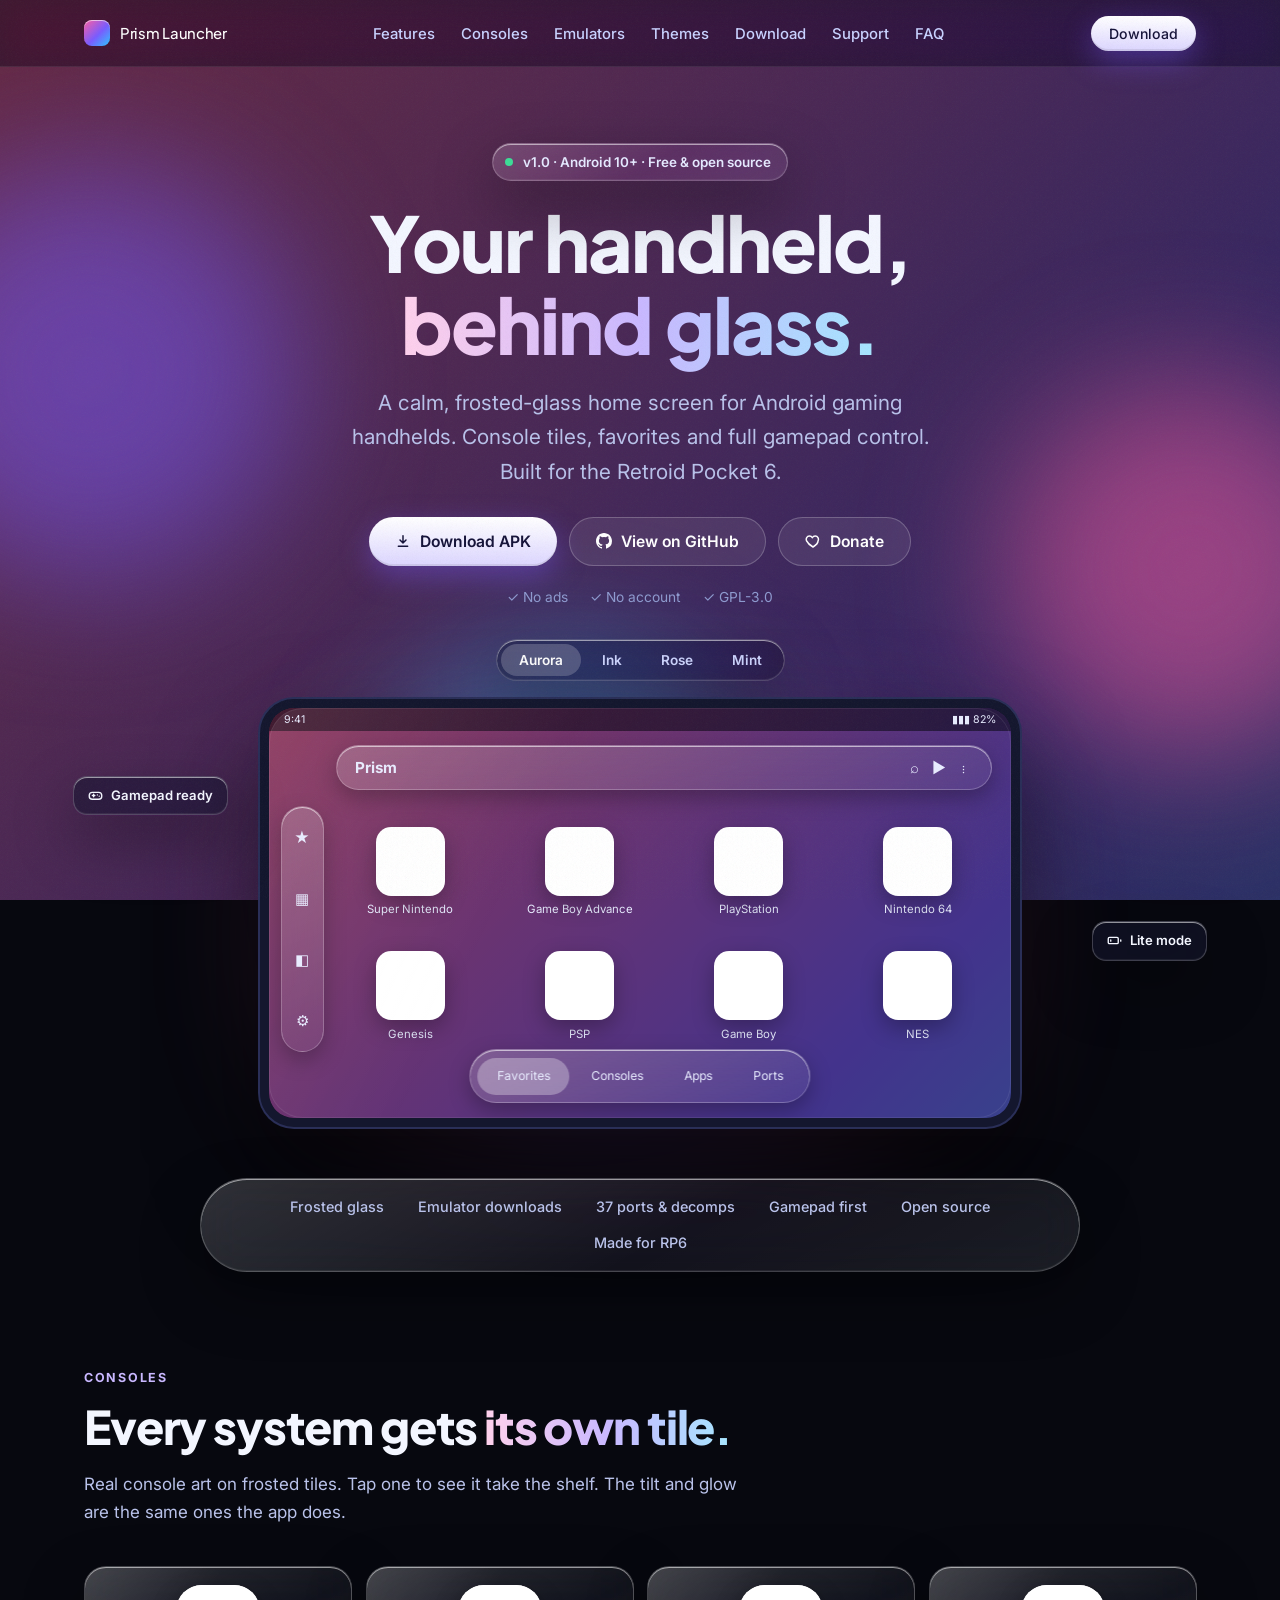
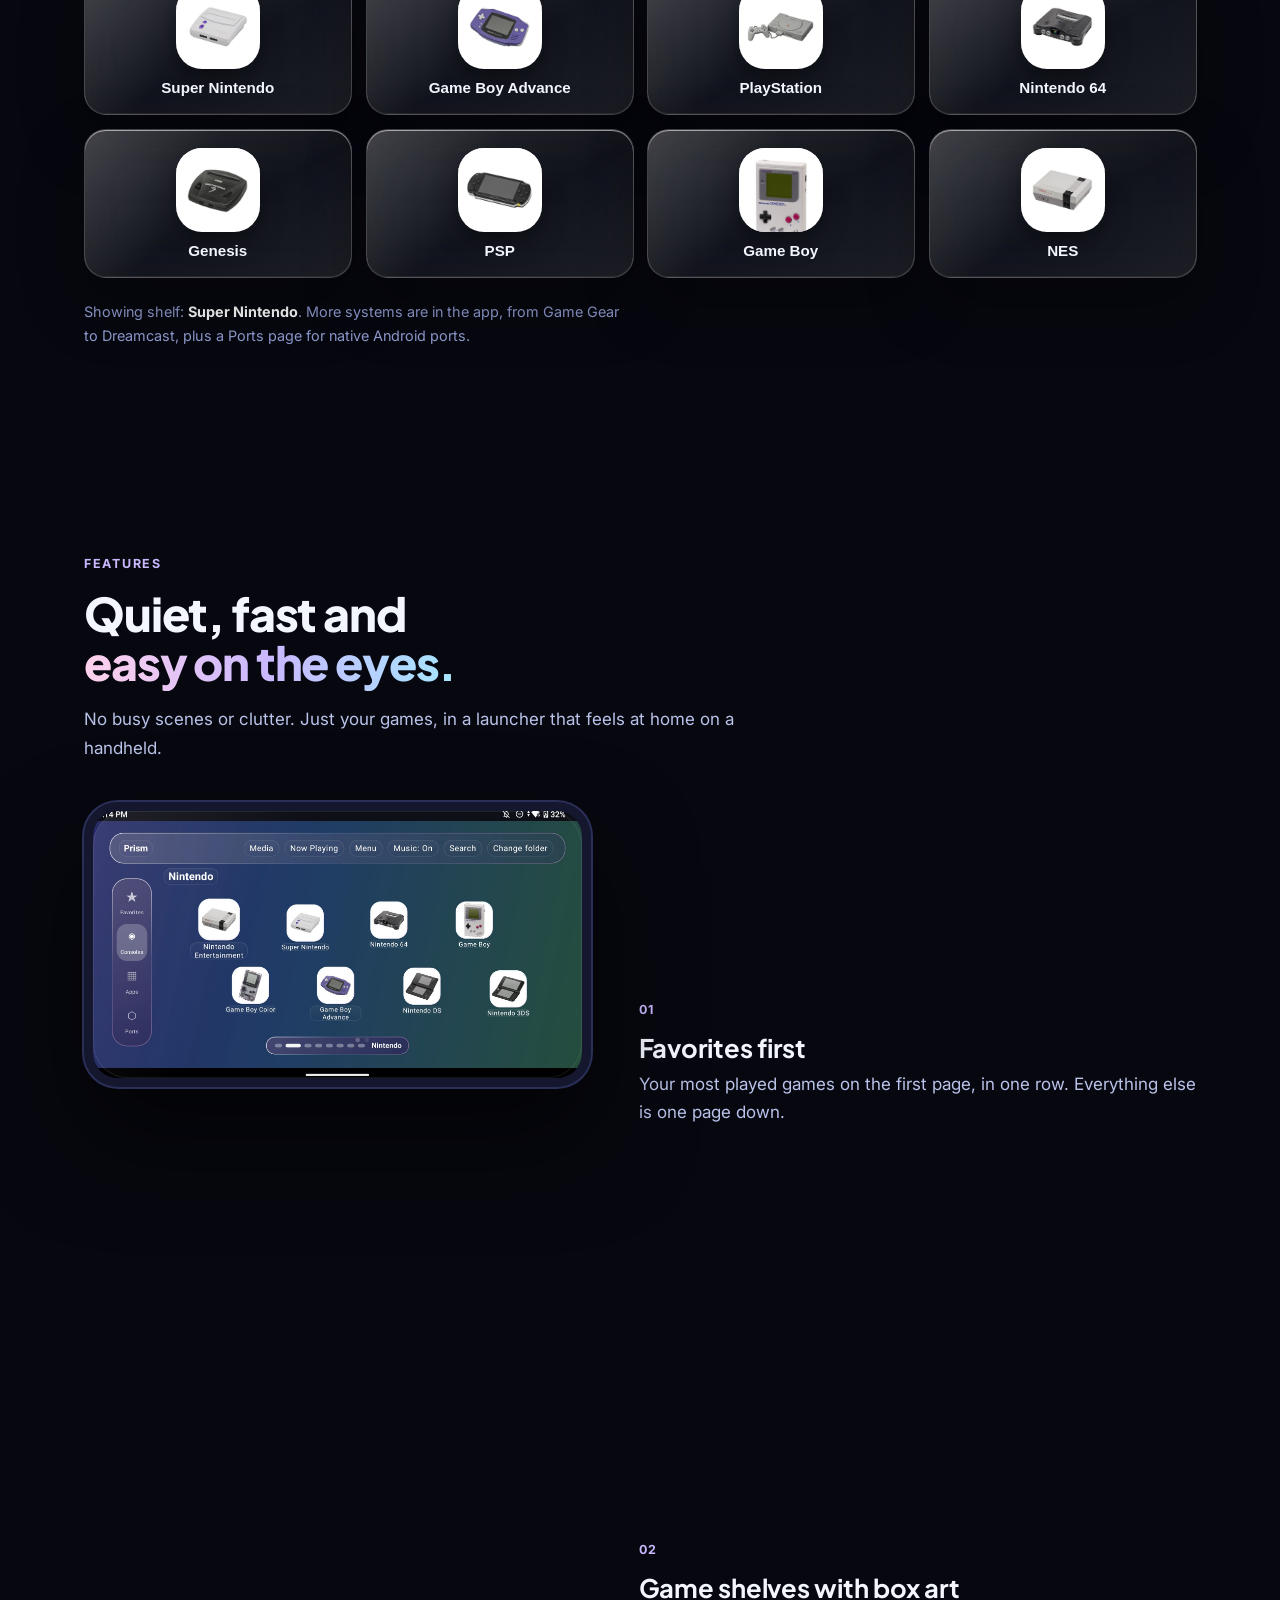
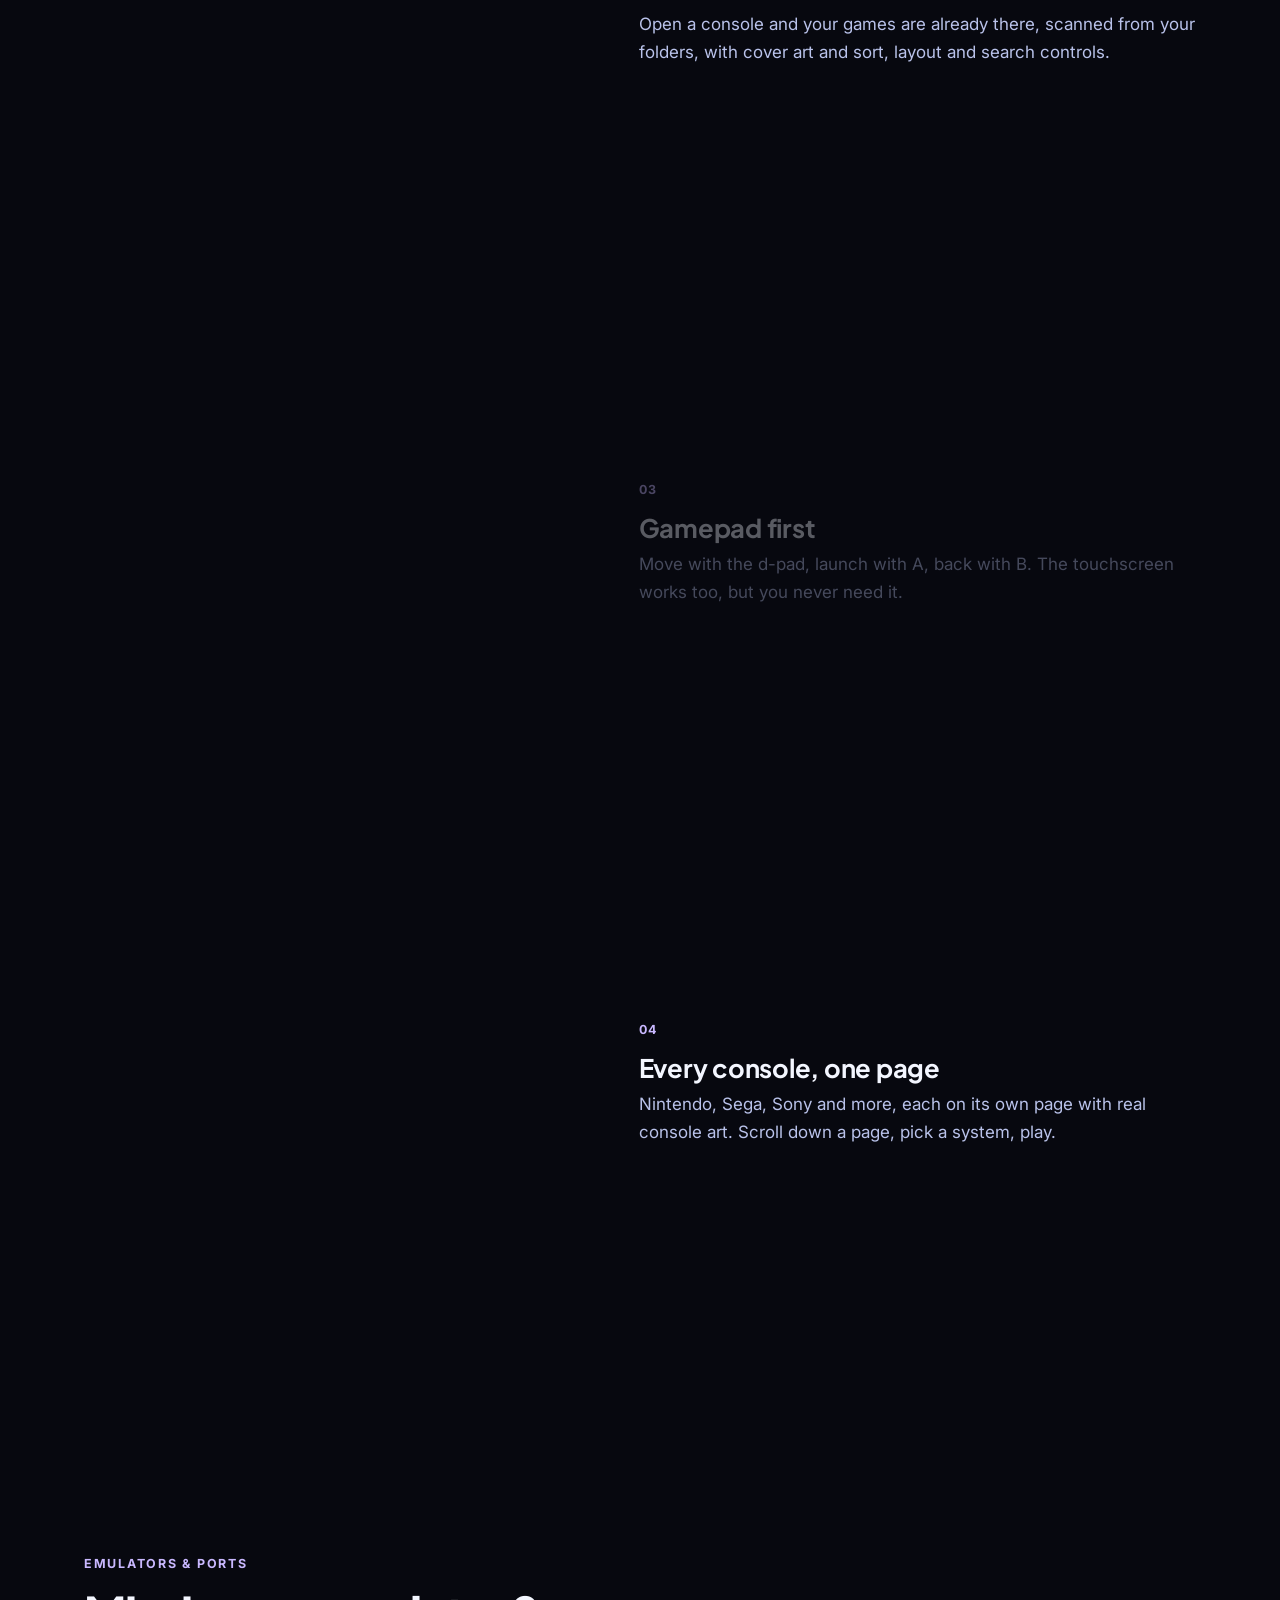
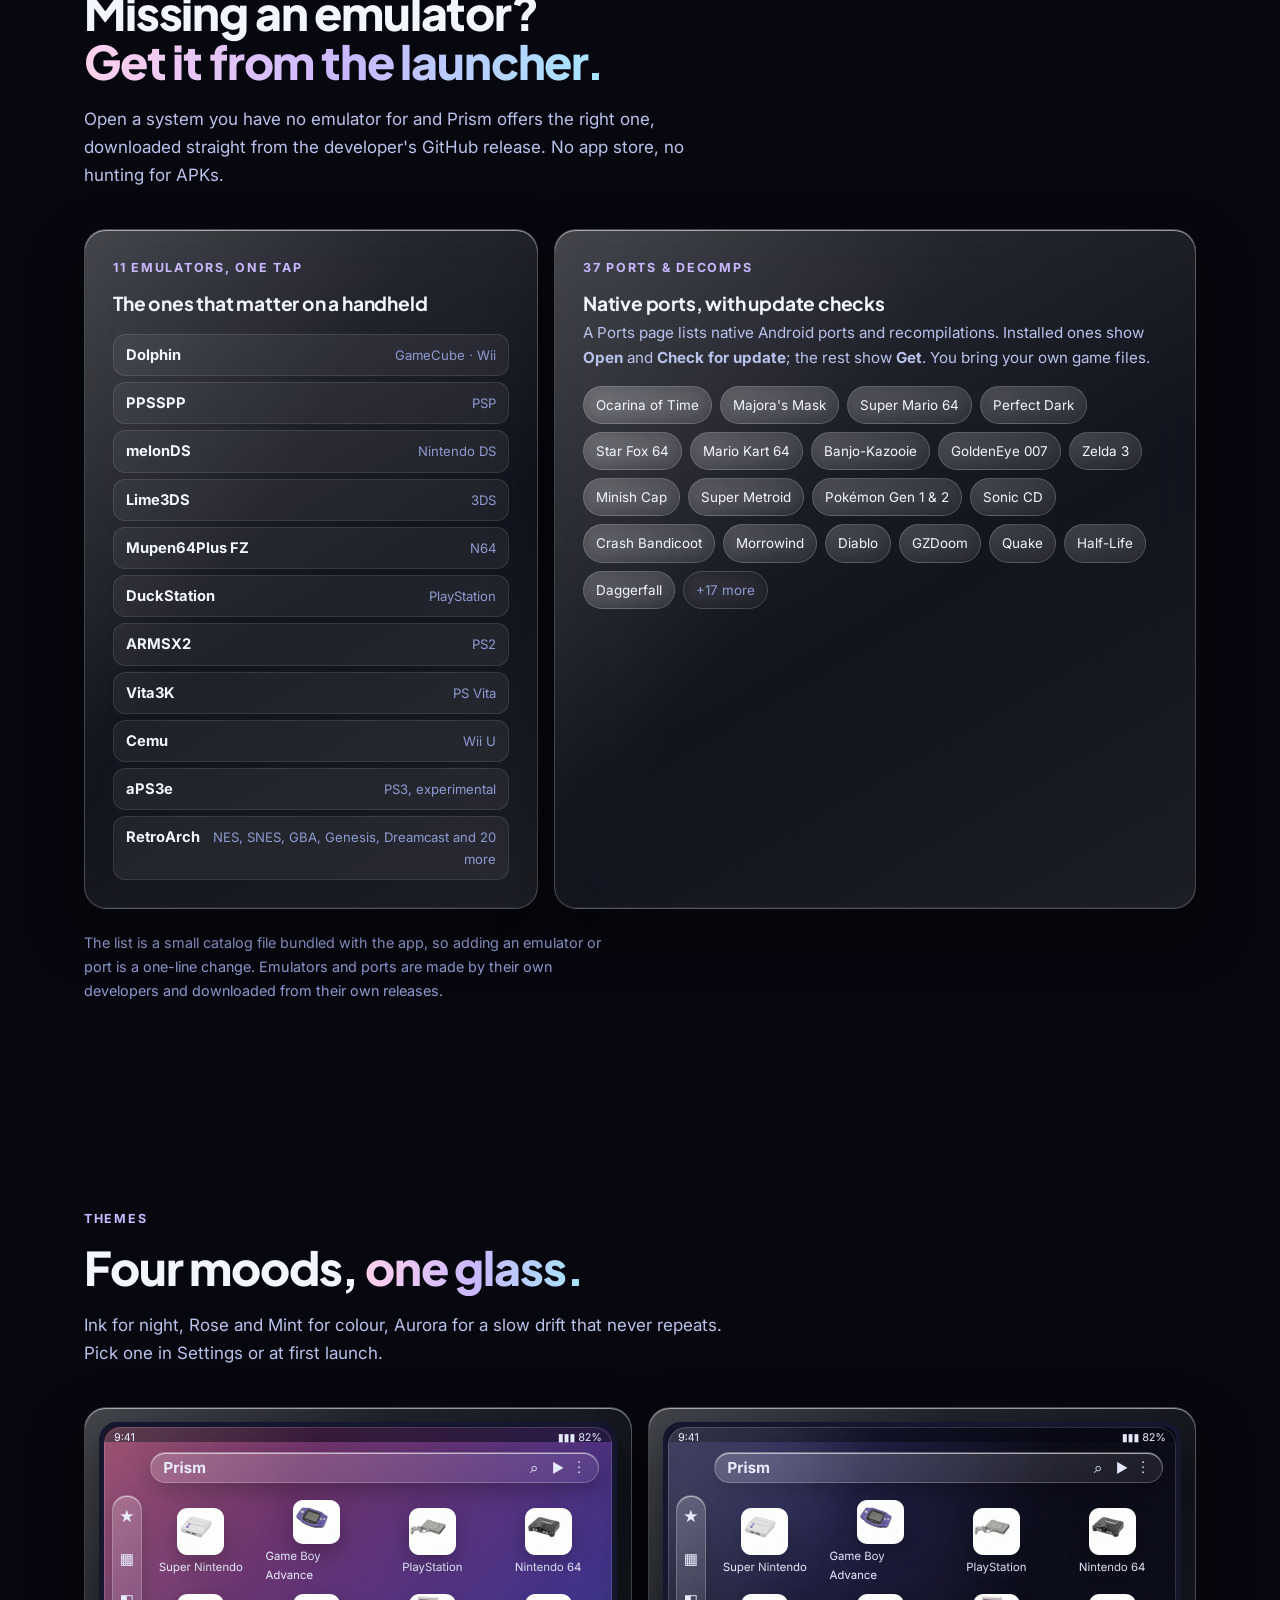
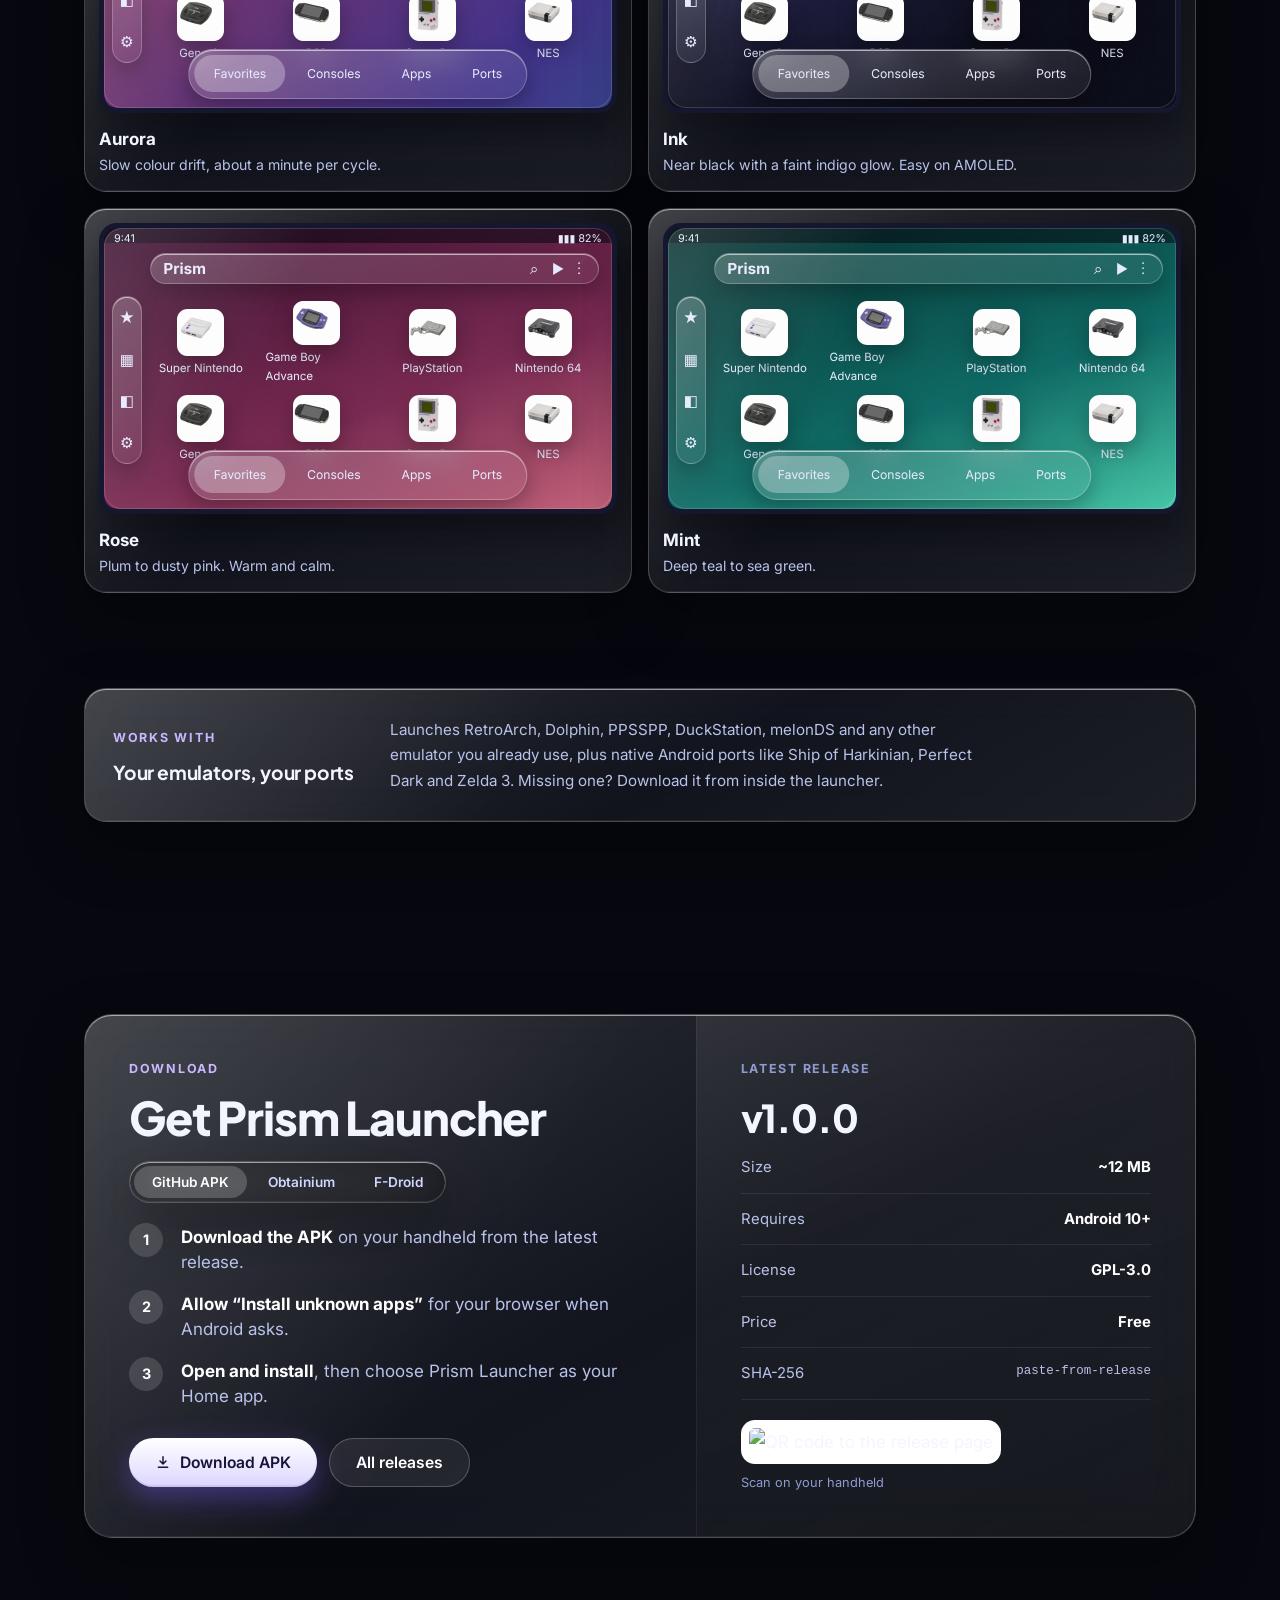
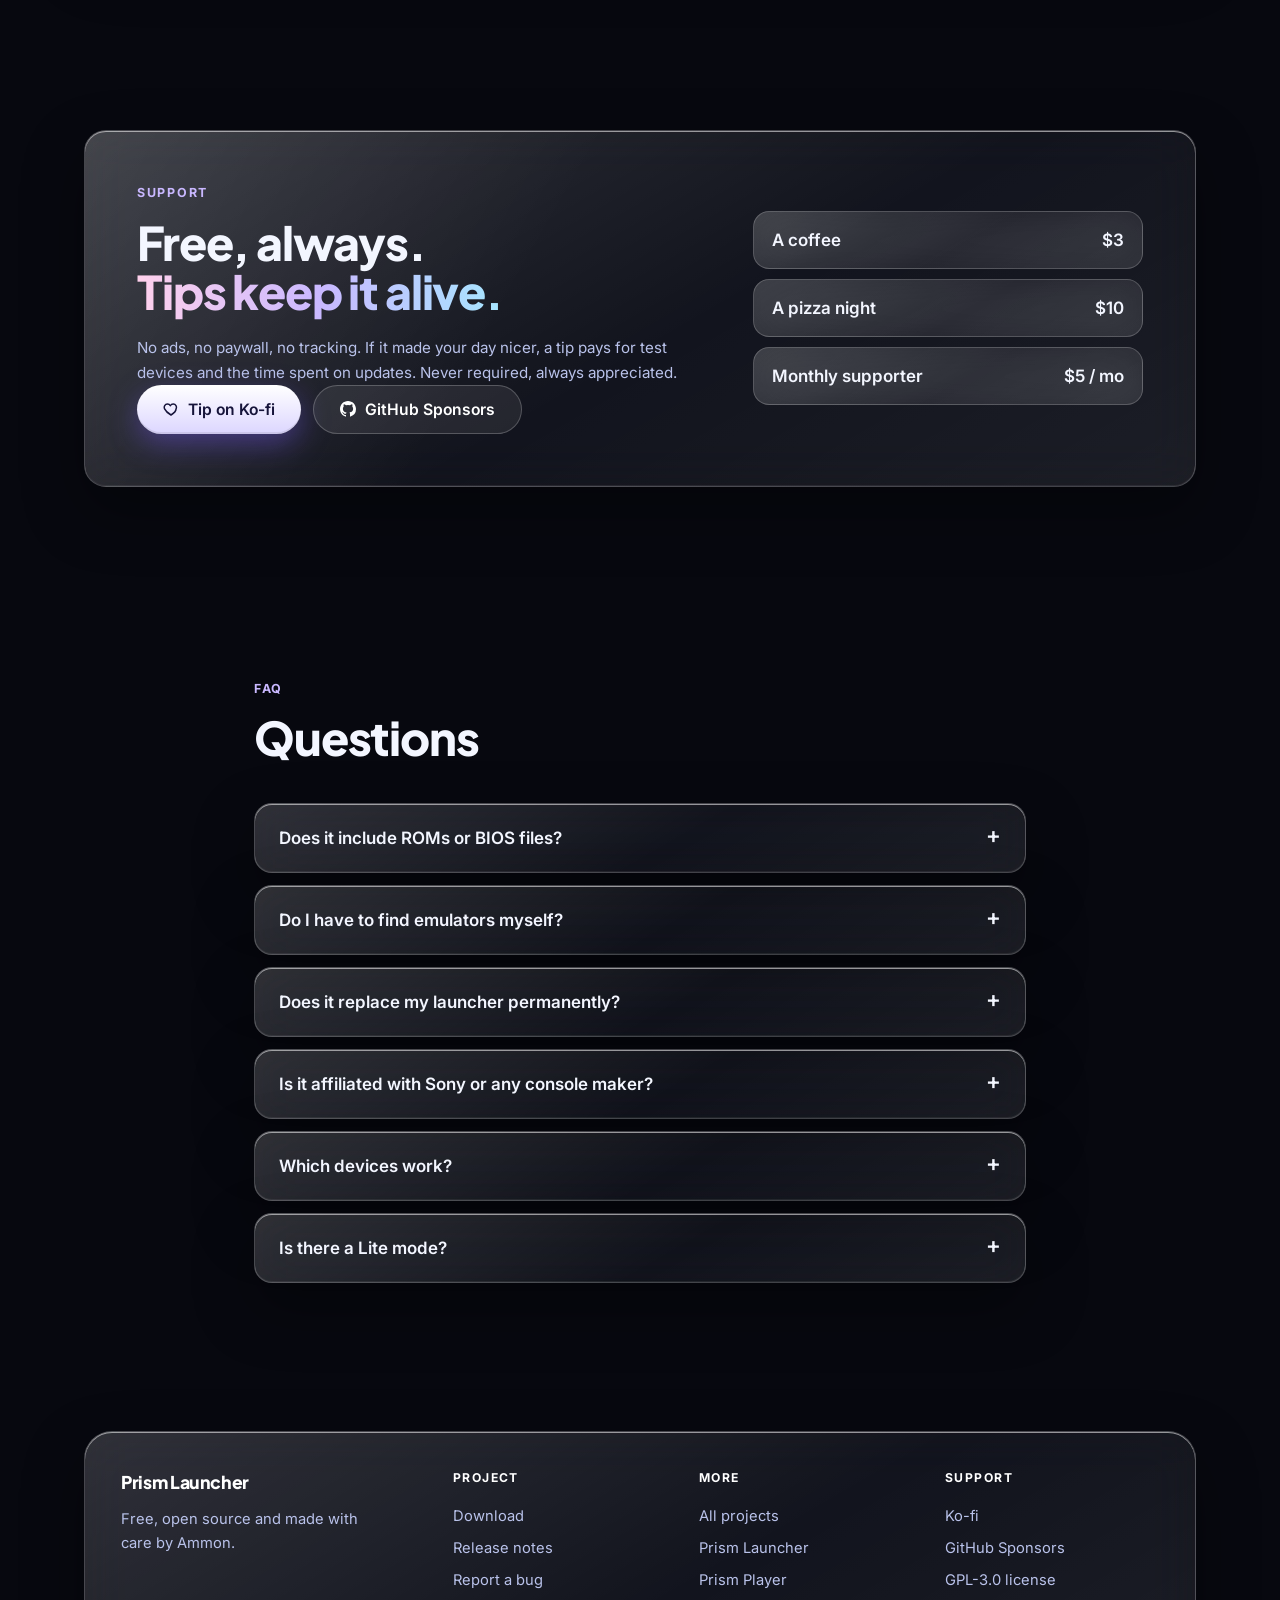
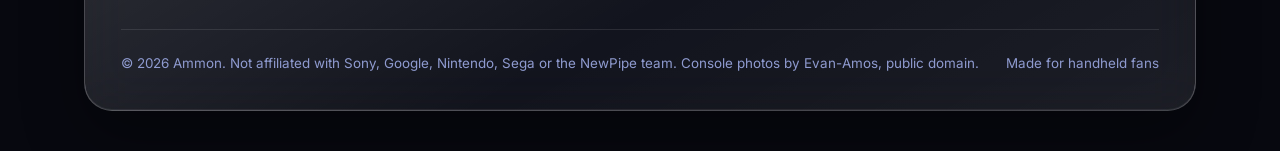
==== commit 81ff44c4: "Launcher page: add emulators and ports section Co-Authored-By: Claude Fable 5.1 <noreply@anthropic.c" ====
--- a/docs/launcher.html
+++ b/docs/launcher.html
@@ -1,11 +1,11 @@
-<!doctype html><html lang="en"><head><meta charset="utf-8"><meta name="viewport" content="width=device-width,initial-scale=1"><title>Prism Launcher</title><meta name="description" content="A frosted-glass home screen for Android gaming handhelds. Free and open source."><meta property="og:title" content="Prism Launcher"><meta property="og:description" content="A frosted-glass home screen for Android gaming handhelds. Free and open source."><meta property="og:image" content="media/og.png"><meta name="theme-color" content="#0b0b17"><link rel="icon" href="media/favicon.svg"><link rel="preconnect" href="https://fonts.googleapis.com"><link rel="preconnect" href="https://fonts.gstatic.com" crossorigin><link href="https://fonts.googleapis.com/css2?family=Inter:wght@400;500;600;700&family=Plus+Jakarta+Sans:wght@700;800&display=swap" rel="stylesheet"><link rel="stylesheet" href="base.css"><link rel="stylesheet" href="frames.css"></head><body class="grain launcher" id="top"><div class="bgfx aurora" id="page"></div><div class="orb o1"></div><div class="orb o2"></div><div class="orb o3"></div><header class="nav"><div class="wrap in"><a class="brand" href="#top"><span class="mk"></span>Prism Launcher</a><ul><li><a href="#features">Features</a></li><li><a href="#consoles">Consoles</a></li><li><a href="#themes">Themes</a></li><li><a href="#download">Download</a></li><li><a href="#support">Support</a></li><li><a href="#faq">FAQ</a></li></ul><a class="btn sm acc" href="#download">Download</a></div></header><main><section class="hero wrap"><span class="eyebrow"><i></i>v1.0 &middot; Android 10+ &middot; Free &amp; open source</span>
+<!doctype html><html lang="en"><head><meta charset="utf-8"><meta name="viewport" content="width=device-width,initial-scale=1"><title>Prism Launcher</title><meta name="description" content="A frosted-glass home screen for Android gaming handhelds. Free and open source."><meta property="og:title" content="Prism Launcher"><meta property="og:description" content="A frosted-glass home screen for Android gaming handhelds. Free and open source."><meta property="og:image" content="media/og.png"><meta name="theme-color" content="#0b0b17"><link rel="icon" href="media/favicon.svg"><link rel="preconnect" href="https://fonts.googleapis.com"><link rel="preconnect" href="https://fonts.gstatic.com" crossorigin><link href="https://fonts.googleapis.com/css2?family=Inter:wght@400;500;600;700&family=Plus+Jakarta+Sans:wght@700;800&display=swap" rel="stylesheet"><link rel="stylesheet" href="base.css"><link rel="stylesheet" href="frames.css"></head><body class="grain launcher" id="top"><div class="bgfx aurora" id="page"></div><div class="orb o1"></div><div class="orb o2"></div><div class="orb o3"></div><header class="nav"><div class="wrap in"><a class="brand" href="#top"><span class="mk"></span>Prism Launcher</a><ul><li><a href="#features">Features</a></li><li><a href="#consoles">Consoles</a></li><li><a href="#emulators">Emulators</a></li><li><a href="#themes">Themes</a></li><li><a href="#download">Download</a></li><li><a href="#support">Support</a></li><li><a href="#faq">FAQ</a></li></ul><a class="btn sm acc" href="#download">Download</a></div></header><main><section class="hero wrap"><span class="eyebrow"><i></i>v1.0 &middot; Android 10+ &middot; Free &amp; open source</span>
 <h1>Your handheld, <em>behind glass.</em></h1><p class="lead">A calm, frosted-glass home screen for Android gaming handhelds. Console tiles, favorites and full gamepad control. Built for the Retroid Pocket 6.</p>
 <div class="cta"><a class="btn acc" href="#download"><svg width="16" height="16" viewBox="0 0 24 24" fill="none" stroke="currentColor" stroke-width="2.2" stroke-linecap="round" stroke-linejoin="round" aria-hidden="true"><path d="M12 4v11m0 0l-4.5-4.5M12 15l4.5-4.5M5 20h14"/></svg> Download APK</a><a class="btn ghost" href="https://github.com/Tattoo-Designer/prism-launcher"><svg width="16" height="16" viewBox="0 0 16 16" fill="currentColor" aria-hidden="true"><path d="M8 0C3.58 0 0 3.58 0 8c0 3.54 2.29 6.53 5.47 7.59.4.07.55-.17.55-.38v-1.33c-2.23.48-2.7-1.07-2.7-1.07-.36-.92-.89-1.17-.89-1.17-.73-.5.05-.49.05-.49.8.06 1.23.83 1.23.83.72 1.22 1.88.87 2.34.66.07-.52.28-.87.5-1.07-1.78-.2-3.64-.89-3.64-3.95 0-.87.31-1.59.82-2.15-.08-.2-.36-1.02.08-2.12 0 0 .67-.21 2.2.82a7.6 7.6 0 014 0c1.53-1.04 2.2-.82 2.2-.82.44 1.1.16 1.92.08 2.12.51.56.82 1.28.82 2.15 0 3.07-1.87 3.75-3.65 3.95.29.25.54.73.54 1.48v2.19c0 .21.15.46.55.38A8 8 0 0016 8c0-4.42-3.58-8-8-8z"/></svg> View on GitHub</a><a class="btn ghost" href="#support"><svg width="16" height="16" viewBox="0 0 24 24" fill="none" stroke="currentColor" stroke-width="2.2" stroke-linecap="round" stroke-linejoin="round" aria-hidden="true"><path d="M12 21s-7.5-4.6-9.6-9.2C.8 8.2 3 4.5 6.6 4.5c2 0 3.6 1.1 4.4 2.6.8-1.5 2.4-2.6 4.4-2.6 3.6 0 5.8 3.7 4.2 7.3C19.5 16.4 12 21 12 21z"/></svg> Donate</a></div>
 <div class="meta"><span>&#10003; No ads</span><span>&#10003; No account</span><span>&#10003; GPL-3.0</span></div>
 <div class="pick" style="margin-top:30px" role="group" aria-label="Preview background"><button data-t="aurora" aria-pressed="true">Aurora</button><button data-t="ink" aria-pressed="false">Ink</button><button data-t="rose" aria-pressed="false">Rose</button><button data-t="mint" aria-pressed="false">Mint</button></div>
 <div class="stage" style="margin-top:18px"><div class="chip" style="left:-1%;top:18%"><svg width="16" height="16" viewBox="0 0 24 24" fill="none" stroke="currentColor" stroke-width="2.2" stroke-linecap="round" stroke-linejoin="round" aria-hidden="true"><rect x="2" y="7" width="20" height="11" rx="5"/><path d="M7 12h4M9 10v4M15 11h.01M18 13h.01"/></svg> Gamepad ready</div><div class="chip" style="right:-1%;top:52%;animation-delay:-3s"><svg width="16" height="16" viewBox="0 0 24 24" fill="none" stroke="currentColor" stroke-width="2.2" stroke-linecap="round" stroke-linejoin="round" aria-hidden="true"><rect x="2" y="7" width="16" height="10" rx="2"/><path d="M22 11v2M6 11v2"/></svg> Lite mode</div>
 <div class="frame-handheld tilt"><div class="screen "><video src="media/launcher-clip.mp4" poster="media/launcher-poster.jpg" autoplay muted loop playsinline></video><img src="media/launcher-poster.jpg" alt="" style="display:none"><div class="mock"><div class="mbg aurora"></div><div class="st"><span>9:41</span><span>&#9646;&#9646;&#9646; 82%</span></div><div class="mglass top"><span>Prism</span><span style="letter-spacing:.3em;font-weight:400">&#8981; &#9654; &#8942;</span></div><div class="mglass dk"><span>&#9733;</span><span>&#9638;</span><span>&#9703;</span><span>&#9881;</span></div><div class="grid"><div class="tile"><div class="mglass ic" style="position:relative;background:#fff"><img src="media/consoles/snes.jpg" alt=""></div>Super Nintendo</div><div class="tile"><div class="mglass ic" style="position:relative;background:#fff"><img src="media/consoles/gba.jpg" alt=""></div>Game Boy Advance</div><div class="tile"><div class="mglass ic" style="position:relative;background:#fff"><img src="media/consoles/psx.jpg" alt=""></div>PlayStation</div><div class="tile"><div class="mglass ic" style="position:relative;background:#fff"><img src="media/consoles/n64.jpg" alt=""></div>Nintendo 64</div><div class="tile"><div class="mglass ic" style="position:relative;background:#fff"><img src="media/consoles/genesis.jpg" alt=""></div>Genesis</div><div class="tile"><div class="mglass ic" style="position:relative;background:#fff"><img src="media/consoles/psp.jpg" alt=""></div>PSP</div><div class="tile"><div class="mglass ic" style="position:relative;background:#fff"><img src="media/consoles/gb.jpg" alt=""></div>Game Boy</div><div class="tile"><div class="mglass ic" style="position:relative;background:#fff"><img src="media/consoles/nes.jpg" alt=""></div>NES</div></div><div class="mglass seg"><span class="on">Favorites</span><span>Consoles</span><span>Apps</span><span>Ports</span></div></div></div></div></div></section>
-<div class="wrap"><div class="strip glass"><span>Frosted glass</span><span>Four backgrounds</span><span>Gamepad first</span><span>Open source</span><span>Made for RP6</span></div></div>
+<div class="wrap"><div class="strip glass"><span>Frosted glass</span><span>Emulator downloads</span><span>37 ports &amp; decomps</span><span>Gamepad first</span><span>Open source</span><span>Made for RP6</span></div></div>
 <section id="consoles" class="rv"><div class="wrap"><div class="sec-head"><span class="kick">Consoles</span><h2>Every system gets <em>its own tile.</em></h2><p>Real console art on frosted tiles. Tap one to see it take the shelf. The tilt and glow are the same ones the app does.</p></div>
 <div class="bento" style="grid-template-columns:repeat(8,1fr);gap:14px"><button class="card tilt on" data-console="Super Nintendo" style="grid-column:span 2;padding:18px;min-height:0;align-items:center;text-align:center;gap:10px;cursor:pointer;color:inherit"><span style="width:84px;height:84px;border-radius:26px;background:#fff;display:grid;place-items:center;overflow:hidden;box-shadow:inset 0 1px 0 #fff,0 10px 24px rgba(0,0,0,.35)"><img src="media/consoles/snes.jpg" alt="" style="width:80%;height:80%;object-fit:contain"></span><b style="font-size:.95rem">Super Nintendo</b></button><button class="card tilt" data-console="Game Boy Advance" style="grid-column:span 2;padding:18px;min-height:0;align-items:center;text-align:center;gap:10px;cursor:pointer;color:inherit"><span style="width:84px;height:84px;border-radius:26px;background:#fff;display:grid;place-items:center;overflow:hidden;box-shadow:inset 0 1px 0 #fff,0 10px 24px rgba(0,0,0,.35)"><img src="media/consoles/gba.jpg" alt="" style="width:80%;height:80%;object-fit:contain"></span><b style="font-size:.95rem">Game Boy Advance</b></button><button class="card tilt" data-console="PlayStation" style="grid-column:span 2;padding:18px;min-height:0;align-items:center;text-align:center;gap:10px;cursor:pointer;color:inherit"><span style="width:84px;height:84px;border-radius:26px;background:#fff;display:grid;place-items:center;overflow:hidden;box-shadow:inset 0 1px 0 #fff,0 10px 24px rgba(0,0,0,.35)"><img src="media/consoles/psx.jpg" alt="" style="width:80%;height:80%;object-fit:contain"></span><b style="font-size:.95rem">PlayStation</b></button><button class="card tilt" data-console="Nintendo 64" style="grid-column:span 2;padding:18px;min-height:0;align-items:center;text-align:center;gap:10px;cursor:pointer;color:inherit"><span style="width:84px;height:84px;border-radius:26px;background:#fff;display:grid;place-items:center;overflow:hidden;box-shadow:inset 0 1px 0 #fff,0 10px 24px rgba(0,0,0,.35)"><img src="media/consoles/n64.jpg" alt="" style="width:80%;height:80%;object-fit:contain"></span><b style="font-size:.95rem">Nintendo 64</b></button><button class="card tilt" data-console="Genesis" style="grid-column:span 2;padding:18px;min-height:0;align-items:center;text-align:center;gap:10px;cursor:pointer;color:inherit"><span style="width:84px;height:84px;border-radius:26px;background:#fff;display:grid;place-items:center;overflow:hidden;box-shadow:inset 0 1px 0 #fff,0 10px 24px rgba(0,0,0,.35)"><img src="media/consoles/genesis.jpg" alt="" style="width:80%;height:80%;object-fit:contain"></span><b style="font-size:.95rem">Genesis</b></button><button class="card tilt" data-console="PSP" style="grid-column:span 2;padding:18px;min-height:0;align-items:center;text-align:center;gap:10px;cursor:pointer;color:inherit"><span style="width:84px;height:84px;border-radius:26px;background:#fff;display:grid;place-items:center;overflow:hidden;box-shadow:inset 0 1px 0 #fff,0 10px 24px rgba(0,0,0,.35)"><img src="media/consoles/psp.jpg" alt="" style="width:80%;height:80%;object-fit:contain"></span><b style="font-size:.95rem">PSP</b></button><button class="card tilt" data-console="Game Boy" style="grid-column:span 2;padding:18px;min-height:0;align-items:center;text-align:center;gap:10px;cursor:pointer;color:inherit"><span style="width:84px;height:84px;border-radius:26px;background:#fff;display:grid;place-items:center;overflow:hidden;box-shadow:inset 0 1px 0 #fff,0 10px 24px rgba(0,0,0,.35)"><img src="media/consoles/gb.jpg" alt="" style="width:80%;height:80%;object-fit:contain"></span><b style="font-size:.95rem">Game Boy</b></button><button class="card tilt" data-console="NES" style="grid-column:span 2;padding:18px;min-height:0;align-items:center;text-align:center;gap:10px;cursor:pointer;color:inherit"><span style="width:84px;height:84px;border-radius:26px;background:#fff;display:grid;place-items:center;overflow:hidden;box-shadow:inset 0 1px 0 #fff,0 10px 24px rgba(0,0,0,.35)"><img src="media/consoles/nes.jpg" alt="" style="width:80%;height:80%;object-fit:contain"></span><b style="font-size:.95rem">NES</b></button></div>
 <p style="margin-top:22px;font-size:.9rem;color:var(--dim)">Showing shelf: <b id="shelf-name" style="color:#fff">Super Nintendo</b>. More systems are in the app, from Game Gear to Dreamcast, plus a Ports page for native Android ports.</p></div></section>
@@ -19,9 +19,15 @@
 <div class="story" data-screen="pad"><span class="kick">03</span><h3>Gamepad first</h3><p>Move with the d-pad, launch with A, back with B. The touchscreen works too, but you never need it.</p></div>
 <div class="story" data-screen="consoles"><span class="kick">04</span><h3>Every console, one page</h3><p>Nintendo, Sega, Sony and more, each on its own page with real console art. Scroll down a page, pick a system, play.</p></div>
 </div></div></div></section>
+<section id="emulators" class="rv"><div class="wrap"><div class="sec-head"><span class="kick">Emulators &amp; ports</span><h2>Missing an emulator? <em>Get it from the launcher.</em></h2><p>Open a system you have no emulator for and Prism offers the right one, downloaded straight from the developer's GitHub release. No app store, no hunting for APKs.</p></div>
+<div class="bento" style="grid-template-columns:repeat(12,1fr)">
+<div class="card tilt" style="grid-column:span 5"><span class="kick">11 emulators, one tap</span><h3>The ones that matter on a handheld</h3><ul class="emulist"><li><b>Dolphin</b><span>GameCube &middot; Wii</span></li><li><b>PPSSPP</b><span>PSP</span></li><li><b>melonDS</b><span>Nintendo DS</span></li><li><b>Lime3DS</b><span>3DS</span></li><li><b>Mupen64Plus FZ</b><span>N64</span></li><li><b>DuckStation</b><span>PlayStation</span></li><li><b>ARMSX2</b><span>PS2</span></li><li><b>Vita3K</b><span>PS Vita</span></li><li><b>Cemu</b><span>Wii U</span></li><li><b>aPS3e</b><span>PS3, experimental</span></li><li><b>RetroArch</b><span>NES, SNES, GBA, Genesis, Dreamcast and 20 more</span></li></ul></div>
+<div class="card tilt" style="grid-column:span 7;justify-content:flex-start"><span class="kick">37 ports &amp; decomps</span><h3>Native ports, with update checks</h3><p>A Ports page lists native Android ports and recompilations. Installed ones show <b>Open</b> and <b>Check for update</b>; the rest show <b>Get</b>. You bring your own game files.</p><div class="tags"><span class="tag">Ocarina of Time</span><span class="tag">Majora's Mask</span><span class="tag">Super Mario 64</span><span class="tag">Perfect Dark</span><span class="tag">Star Fox 64</span><span class="tag">Mario Kart 64</span><span class="tag">Banjo-Kazooie</span><span class="tag">GoldenEye 007</span><span class="tag">Zelda 3</span><span class="tag">Minish Cap</span><span class="tag">Super Metroid</span><span class="tag">Pok&eacute;mon Gen 1 &amp; 2</span><span class="tag">Sonic CD</span><span class="tag">Crash Bandicoot</span><span class="tag">Morrowind</span><span class="tag">Diablo</span><span class="tag">GZDoom</span><span class="tag">Quake</span><span class="tag">Half-Life</span><span class="tag">Daggerfall</span><span class="tag dim">+17 more</span></div></div>
+</div>
+<p style="margin-top:22px;font-size:.9rem;color:var(--dim)">The list is a small catalog file bundled with the app, so adding an emulator or port is a one-line change. Emulators and ports are made by their own developers and downloaded from their own releases.</p></div></section>
 <section id="themes" class="rv"><div class="wrap"><div class="sec-head"><span class="kick">Themes</span><h2>Four moods, <em>one glass.</em></h2><p>Ink for night, Rose and Mint for colour, Aurora for a slow drift that never repeats. Pick one in Settings or at first launch.</p></div>
 <div class="bento"><div class="card tilt" style="padding:14px;min-height:0;grid-column:span 3"><div class="frame-handheld" style="width:100%;border-width:5px;border-radius:18px;box-shadow:0 20px 40px rgba(0,0,0,.4)"><div class="screen "><img src="media/launcher-theme-aurora.png" alt="Aurora theme" loading="lazy" ><div class="mock"><div class="mbg aurora"></div><div class="st"><span>9:41</span><span>&#9646;&#9646;&#9646; 82%</span></div><div class="mglass top"><span>Prism</span><span style="letter-spacing:.3em;font-weight:400">&#8981; &#9654; &#8942;</span></div><div class="mglass dk"><span>&#9733;</span><span>&#9638;</span><span>&#9703;</span><span>&#9881;</span></div><div class="grid"><div class="tile"><div class="mglass ic" style="position:relative;background:#fff"><img src="media/consoles/snes.jpg" alt=""></div>Super Nintendo</div><div class="tile"><div class="mglass ic" style="position:relative;background:#fff"><img src="media/consoles/gba.jpg" alt=""></div>Game Boy Advance</div><div class="tile"><div class="mglass ic" style="position:relative;background:#fff"><img src="media/consoles/psx.jpg" alt=""></div>PlayStation</div><div class="tile"><div class="mglass ic" style="position:relative;background:#fff"><img src="media/consoles/n64.jpg" alt=""></div>Nintendo 64</div><div class="tile"><div class="mglass ic" style="position:relative;background:#fff"><img src="media/consoles/genesis.jpg" alt=""></div>Genesis</div><div class="tile"><div class="mglass ic" style="position:relative;background:#fff"><img src="media/consoles/psp.jpg" alt=""></div>PSP</div><div class="tile"><div class="mglass ic" style="position:relative;background:#fff"><img src="media/consoles/gb.jpg" alt=""></div>Game Boy</div><div class="tile"><div class="mglass ic" style="position:relative;background:#fff"><img src="media/consoles/nes.jpg" alt=""></div>NES</div></div><div class="mglass seg"><span class="on">Favorites</span><span>Consoles</span><span>Apps</span><span>Ports</span></div></div></div></div><b style="display:block;margin-top:12px">Aurora</b><p style="font-size:.88rem">Slow colour drift, about a minute per cycle.</p></div><div class="card tilt" style="padding:14px;min-height:0;grid-column:span 3"><div class="frame-handheld" style="width:100%;border-width:5px;border-radius:18px;box-shadow:0 20px 40px rgba(0,0,0,.4)"><div class="screen "><img src="media/launcher-theme-ink.png" alt="Ink theme" loading="lazy" ><div class="mock"><div class="mbg ink"></div><div class="st"><span>9:41</span><span>&#9646;&#9646;&#9646; 82%</span></div><div class="mglass top"><span>Prism</span><span style="letter-spacing:.3em;font-weight:400">&#8981; &#9654; &#8942;</span></div><div class="mglass dk"><span>&#9733;</span><span>&#9638;</span><span>&#9703;</span><span>&#9881;</span></div><div class="grid"><div class="tile"><div class="mglass ic" style="position:relative;background:#fff"><img src="media/consoles/snes.jpg" alt=""></div>Super Nintendo</div><div class="tile"><div class="mglass ic" style="position:relative;background:#fff"><img src="media/consoles/gba.jpg" alt=""></div>Game Boy Advance</div><div class="tile"><div class="mglass ic" style="position:relative;background:#fff"><img src="media/consoles/psx.jpg" alt=""></div>PlayStation</div><div class="tile"><div class="mglass ic" style="position:relative;background:#fff"><img src="media/consoles/n64.jpg" alt=""></div>Nintendo 64</div><div class="tile"><div class="mglass ic" style="position:relative;background:#fff"><img src="media/consoles/genesis.jpg" alt=""></div>Genesis</div><div class="tile"><div class="mglass ic" style="position:relative;background:#fff"><img src="media/consoles/psp.jpg" alt=""></div>PSP</div><div class="tile"><div class="mglass ic" style="position:relative;background:#fff"><img src="media/consoles/gb.jpg" alt=""></div>Game Boy</div><div class="tile"><div class="mglass ic" style="position:relative;background:#fff"><img src="media/consoles/nes.jpg" alt=""></div>NES</div></div><div class="mglass seg"><span class="on">Favorites</span><span>Consoles</span><span>Apps</span><span>Ports</span></div></div></div></div><b style="display:block;margin-top:12px">Ink</b><p style="font-size:.88rem">Near black with a faint indigo glow. Easy on AMOLED.</p></div><div class="card tilt" style="padding:14px;min-height:0;grid-column:span 3"><div class="frame-handheld" style="width:100%;border-width:5px;border-radius:18px;box-shadow:0 20px 40px rgba(0,0,0,.4)"><div class="screen "><img src="media/launcher-theme-rose.png" alt="Rose theme" loading="lazy" ><div class="mock"><div class="mbg rose"></div><div class="st"><span>9:41</span><span>&#9646;&#9646;&#9646; 82%</span></div><div class="mglass top"><span>Prism</span><span style="letter-spacing:.3em;font-weight:400">&#8981; &#9654; &#8942;</span></div><div class="mglass dk"><span>&#9733;</span><span>&#9638;</span><span>&#9703;</span><span>&#9881;</span></div><div class="grid"><div class="tile"><div class="mglass ic" style="position:relative;background:#fff"><img src="media/consoles/snes.jpg" alt=""></div>Super Nintendo</div><div class="tile"><div class="mglass ic" style="position:relative;background:#fff"><img src="media/consoles/gba.jpg" alt=""></div>Game Boy Advance</div><div class="tile"><div class="mglass ic" style="position:relative;background:#fff"><img src="media/consoles/psx.jpg" alt=""></div>PlayStation</div><div class="tile"><div class="mglass ic" style="position:relative;background:#fff"><img src="media/consoles/n64.jpg" alt=""></div>Nintendo 64</div><div class="tile"><div class="mglass ic" style="position:relative;background:#fff"><img src="media/consoles/genesis.jpg" alt=""></div>Genesis</div><div class="tile"><div class="mglass ic" style="position:relative;background:#fff"><img src="media/consoles/psp.jpg" alt=""></div>PSP</div><div class="tile"><div class="mglass ic" style="position:relative;background:#fff"><img src="media/consoles/gb.jpg" alt=""></div>Game Boy</div><div class="tile"><div class="mglass ic" style="position:relative;background:#fff"><img src="media/consoles/nes.jpg" alt=""></div>NES</div></div><div class="mglass seg"><span class="on">Favorites</span><span>Consoles</span><span>Apps</span><span>Ports</span></div></div></div></div><b style="display:block;margin-top:12px">Rose</b><p style="font-size:.88rem">Plum to dusty pink. Warm and calm.</p></div><div class="card tilt" style="padding:14px;min-height:0;grid-column:span 3"><div class="frame-handheld" style="width:100%;border-width:5px;border-radius:18px;box-shadow:0 20px 40px rgba(0,0,0,.4)"><div class="screen "><img src="media/launcher-theme-mint.png" alt="Mint theme" loading="lazy" ><div class="mock"><div class="mbg mint"></div><div class="st"><span>9:41</span><span>&#9646;&#9646;&#9646; 82%</span></div><div class="mglass top"><span>Prism</span><span style="letter-spacing:.3em;font-weight:400">&#8981; &#9654; &#8942;</span></div><div class="mglass dk"><span>&#9733;</span><span>&#9638;</span><span>&#9703;</span><span>&#9881;</span></div><div class="grid"><div class="tile"><div class="mglass ic" style="position:relative;background:#fff"><img src="media/consoles/snes.jpg" alt=""></div>Super Nintendo</div><div class="tile"><div class="mglass ic" style="position:relative;background:#fff"><img src="media/consoles/gba.jpg" alt=""></div>Game Boy Advance</div><div class="tile"><div class="mglass ic" style="position:relative;background:#fff"><img src="media/consoles/psx.jpg" alt=""></div>PlayStation</div><div class="tile"><div class="mglass ic" style="position:relative;background:#fff"><img src="media/consoles/n64.jpg" alt=""></div>Nintendo 64</div><div class="tile"><div class="mglass ic" style="position:relative;background:#fff"><img src="media/consoles/genesis.jpg" alt=""></div>Genesis</div><div class="tile"><div class="mglass ic" style="position:relative;background:#fff"><img src="media/consoles/psp.jpg" alt=""></div>PSP</div><div class="tile"><div class="mglass ic" style="position:relative;background:#fff"><img src="media/consoles/gb.jpg" alt=""></div>Game Boy</div><div class="tile"><div class="mglass ic" style="position:relative;background:#fff"><img src="media/consoles/nes.jpg" alt=""></div>NES</div></div><div class="mglass seg"><span class="on">Favorites</span><span>Consoles</span><span>Apps</span><span>Ports</span></div></div></div></div><b style="display:block;margin-top:12px">Mint</b><p style="font-size:.88rem">Deep teal to sea green.</p></div></div></div></section>
-<section class="rv" style="padding-top:0"><div class="wrap"><div class="card" style="display:flex;gap:16px 36px;flex-wrap:wrap;align-items:center"><div><span class="kick">Works with</span><h3 style="margin:0">Your emulators, your ports</h3></div><p style="margin:0;font-size:.95rem">Launches RetroArch, Dolphin, PPSSPP, DuckStation, melonDS, Citra forks and any other emulator you already use, plus native Android ports like Ship of Harkinian, Perfect Dark and Zelda 3.</p></div></div></section>
+<section class="rv" style="padding-top:0"><div class="wrap"><div class="card" style="display:flex;gap:16px 36px;flex-wrap:wrap;align-items:center"><div><span class="kick">Works with</span><h3 style="margin:0">Your emulators, your ports</h3></div><p style="margin:0;font-size:.95rem">Launches RetroArch, Dolphin, PPSSPP, DuckStation, melonDS and any other emulator you already use, plus native Android ports like Ship of Harkinian, Perfect Dark and Zelda 3. Missing one? Download it from inside the launcher.</p></div></div></section>
 <section id="download" class="rv"><div class="wrap"><div class="dl card">
 <div><span class="kick">Download</span><h2>Get Prism Launcher</h2>
 <div class="tabs" role="tablist"><button role="tab" aria-selected="true" data-p="p1">GitHub APK</button><button role="tab" aria-selected="false" data-p="p2">Obtainium</button><button role="tab" aria-selected="false" data-p="p3">F-Droid</button></div>
@@ -34,7 +40,7 @@
 <section id="support" class="rv"><div class="wrap"><div class="don card"><div><span class="kick">Support</span><h2>Free, always. <em>Tips keep it alive.</em></h2><p>No ads, no paywall, no tracking. If it made your day nicer, a tip pays for test devices and the time spent on updates. Never required, always appreciated.</p>
 <div class="row"><a class="btn acc" href="https://ko-fi.com/prismapps"><svg width="16" height="16" viewBox="0 0 24 24" fill="none" stroke="currentColor" stroke-width="2.2" stroke-linecap="round" stroke-linejoin="round" aria-hidden="true"><path d="M12 21s-7.5-4.6-9.6-9.2C.8 8.2 3 4.5 6.6 4.5c2 0 3.6 1.1 4.4 2.6.8-1.5 2.4-2.6 4.4-2.6 3.6 0 5.8 3.7 4.2 7.3C19.5 16.4 12 21 12 21z"/></svg> Tip on Ko-fi</a><a class="btn ghost" href="https://github.com/sponsors/Tattoo-Designer"><svg width="16" height="16" viewBox="0 0 16 16" fill="currentColor" aria-hidden="true"><path d="M8 0C3.58 0 0 3.58 0 8c0 3.54 2.29 6.53 5.47 7.59.4.07.55-.17.55-.38v-1.33c-2.23.48-2.7-1.07-2.7-1.07-.36-.92-.89-1.17-.89-1.17-.73-.5.05-.49.05-.49.8.06 1.23.83 1.23.83.72 1.22 1.88.87 2.34.66.07-.52.28-.87.5-1.07-1.78-.2-3.64-.89-3.64-3.95 0-.87.31-1.59.82-2.15-.08-.2-.36-1.02.08-2.12 0 0 .67-.21 2.2.82a7.6 7.6 0 014 0c1.53-1.04 2.2-.82 2.2-.82.44 1.1.16 1.92.08 2.12.51.56.82 1.28.82 2.15 0 3.07-1.87 3.75-3.65 3.95.29.25.54.73.54 1.48v2.19c0 .21.15.46.55.38A8 8 0 0016 8c0-4.42-3.58-8-8-8z"/></svg> GitHub Sponsors</a></div></div>
 <div class="tiers"><a href="https://ko-fi.com/prismapps"><span>A coffee</span><span>$3</span></a><a href="https://ko-fi.com/prismapps"><span>A pizza night</span><span>$10</span></a><a href="https://ko-fi.com/prismapps"><span>Monthly supporter</span><span>$5 / mo</span></a></div></div></div></section>
-<section id="faq" class="rv"><div class="wrap" style="max-width:820px"><div class="sec-head"><span class="kick">FAQ</span><h2>Questions</h2></div><details class="card-f"><summary>Does it include ROMs or BIOS files?</summary><p>No. You bring your own legally obtained games. Prism Launcher only launches the emulators you already have.</p></details><details class="card-f"><summary>Does it replace my launcher permanently?</summary><p>No. Android asks which Home app to use; pick Prism, or switch back any time in Settings &gt; Default apps.</p></details><details class="card-f"><summary>Is it affiliated with Sony or any console maker?</summary><p>No. The console photos are public-domain images by Evan-Amos, and the look is its own.</p></details><details class="card-f"><summary>Which devices work?</summary><p>Built and tested on the Retroid Pocket 6. Other Android 10+ handhelds should work. Tell me what you try.</p></details><details class="card-f"><summary>Is there a Lite mode?</summary><p>Yes. It turns off motion and tilt to save battery and keep frame rates steady.</p></details></div></section></main><footer><div class="wrap"><div class="panel"><div class="cols"><div><div class="brand" style="margin-bottom:10px">Prism Launcher</div><p style="max-width:30ch">Free, open source and made with care by Ammon.</p></div>
+<section id="faq" class="rv"><div class="wrap" style="max-width:820px"><div class="sec-head"><span class="kick">FAQ</span><h2>Questions</h2></div><details class="card-f"><summary>Does it include ROMs or BIOS files?</summary><p>No. You bring your own legally obtained games. Prism Launcher only launches the emulators you already have.</p></details><details class="card-f"><summary>Do I have to find emulators myself?</summary><p>No. Open a system you have no emulator for and Prism offers a download from the emulator's own GitHub release. Android asks you to allow installs from Prism the first time. The Ports page does the same for native ports.</p></details><details class="card-f"><summary>Does it replace my launcher permanently?</summary><p>No. Android asks which Home app to use; pick Prism, or switch back any time in Settings &gt; Default apps.</p></details><details class="card-f"><summary>Is it affiliated with Sony or any console maker?</summary><p>No. The console photos are public-domain images by Evan-Amos, and the look is its own.</p></details><details class="card-f"><summary>Which devices work?</summary><p>Built and tested on the Retroid Pocket 6. Other Android 10+ handhelds should work. Tell me what you try.</p></details><details class="card-f"><summary>Is there a Lite mode?</summary><p>Yes. It turns off motion and tilt to save battery and keep frame rates steady.</p></details></div></section></main><footer><div class="wrap"><div class="panel"><div class="cols"><div><div class="brand" style="margin-bottom:10px">Prism Launcher</div><p style="max-width:30ch">Free, open source and made with care by Ammon.</p></div>
 <div><h4>Project</h4><a href="#download">Download</a><a href="https://github.com/Tattoo-Designer/prism-launcher/releases">Release notes</a><a href="https://github.com/Tattoo-Designer/prism-launcher/issues">Report a bug</a></div>
 <div><h4>More</h4><a href="index.html">All projects</a><a href="launcher.html">Prism Launcher</a><a href="player.html">Prism Player</a></div>
 <div><h4>Support</h4><a href="https://ko-fi.com/prismapps">Ko-fi</a><a href="https://github.com/sponsors/Tattoo-Designer">GitHub Sponsors</a><a href="https://github.com/Tattoo-Designer/prism-launcher/blob/main/LICENSE">GPL-3.0 license</a></div></div>
--- a/docs/base.css
+++ b/docs/base.css
@@ -123,3 +123,10 @@
 .note{border-left:3px solid #ffb938;padding:2px 0 2px 16px;color:#e9d7a8;font-size:.93rem;margin-top:22px}
 .swat{display:flex;gap:10px;margin-top:22px}.swat i{width:44px;height:44px;border-radius:14px;box-shadow:inset 0 1px 0 #fff8,0 8px 20px rgba(0,0,0,.4)}
 @media(prefers-reduced-motion:reduce){.rv{opacity:1;transform:none;transition:none}.chip,.eyebrow i,.orb,.bgfx{animation:none!important}.tilt{transition:none}video{display:none}.screen video+img{display:block}}
+.emulist{list-style:none;margin:14px 0 0;padding:0;display:grid;gap:6px}
+.emulist li{display:flex;justify-content:space-between;gap:12px;align-items:baseline;padding:8px 12px;border-radius:12px;background:rgba(255,255,255,.06);border:1px solid rgba(255,255,255,.1);font-size:.92rem}
+.emulist li span{color:var(--dim);font-size:.82rem;text-align:right}
+.tags{display:flex;flex-wrap:wrap;gap:8px;margin-top:16px}
+.tag{padding:7px 12px;border-radius:99px;font-size:.84rem;background:linear-gradient(160deg,rgba(255,255,255,.16),rgba(255,255,255,.05));border:1px solid rgba(255,255,255,.18);backdrop-filter:blur(10px)}
+.tag.dim{color:var(--dim);background:transparent}
+@media(max-width:860px){#emulators .bento>.card{grid-column:span 12!important}}
